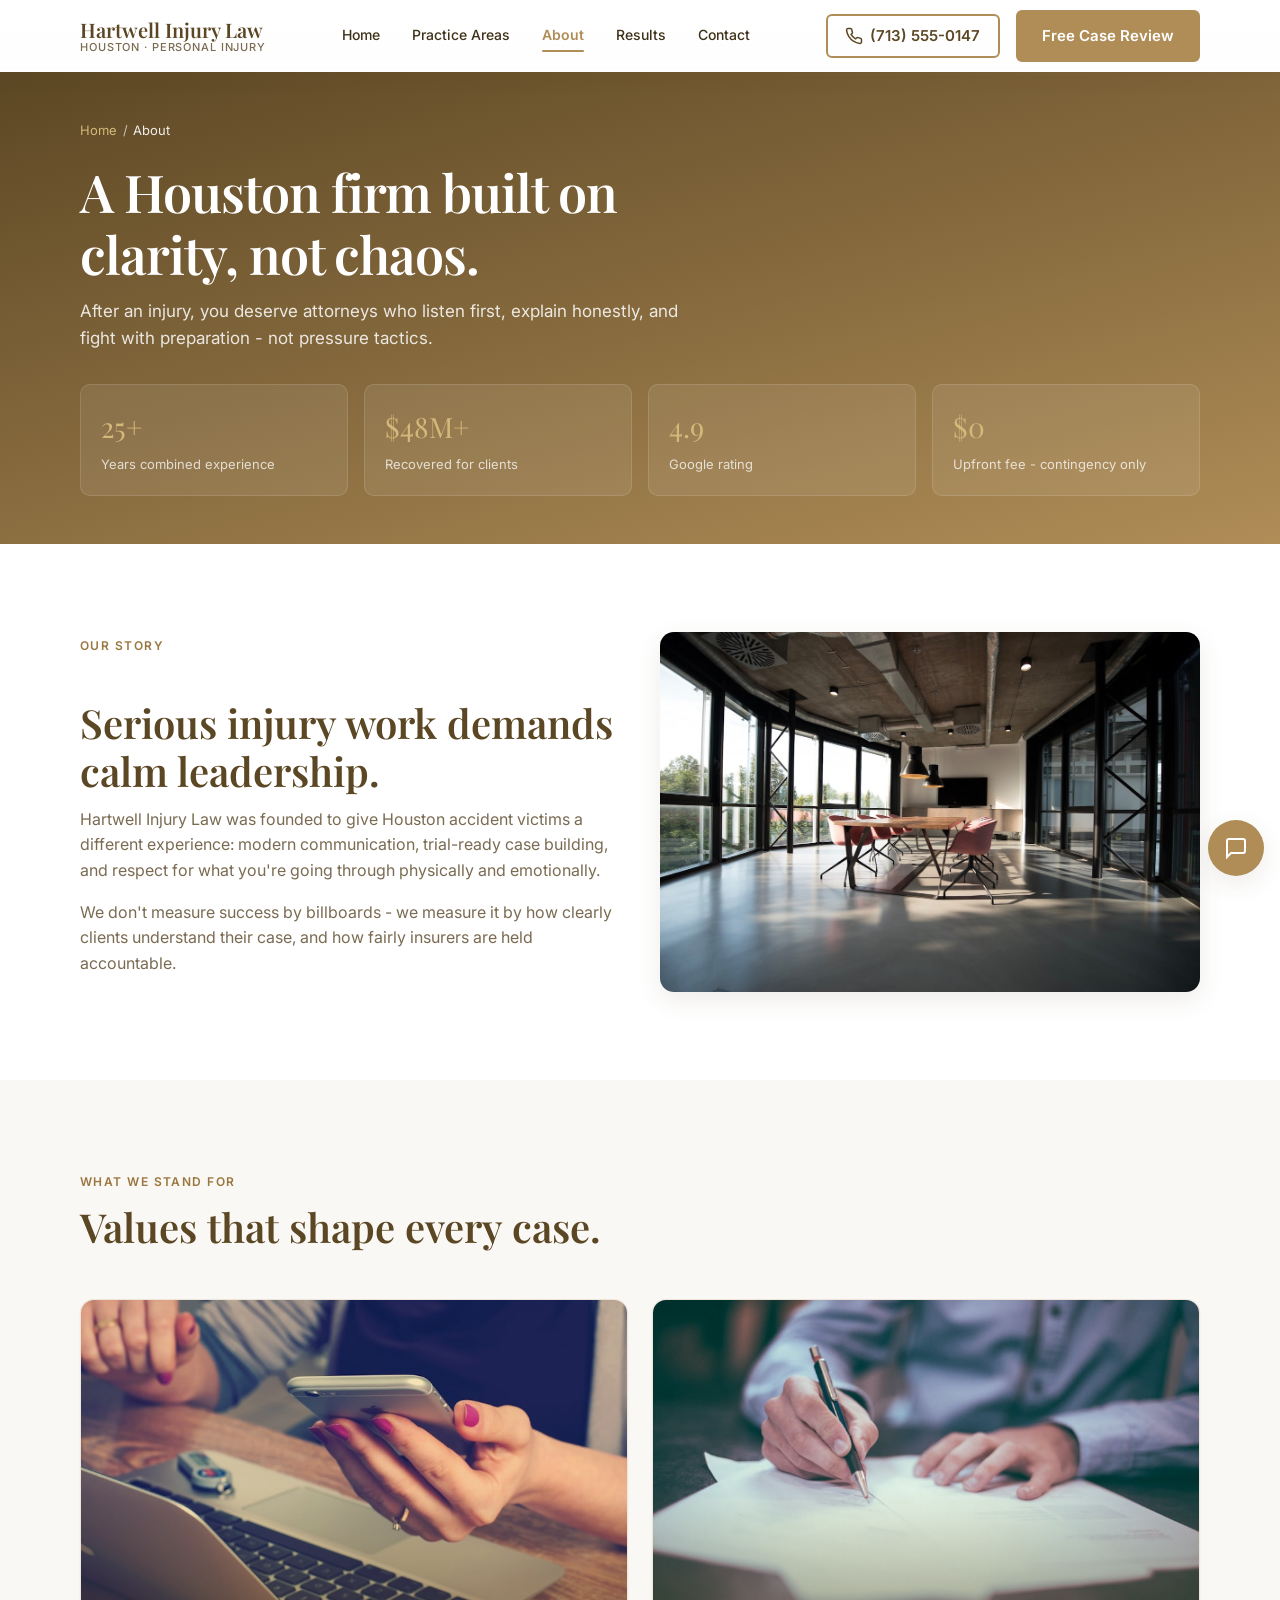
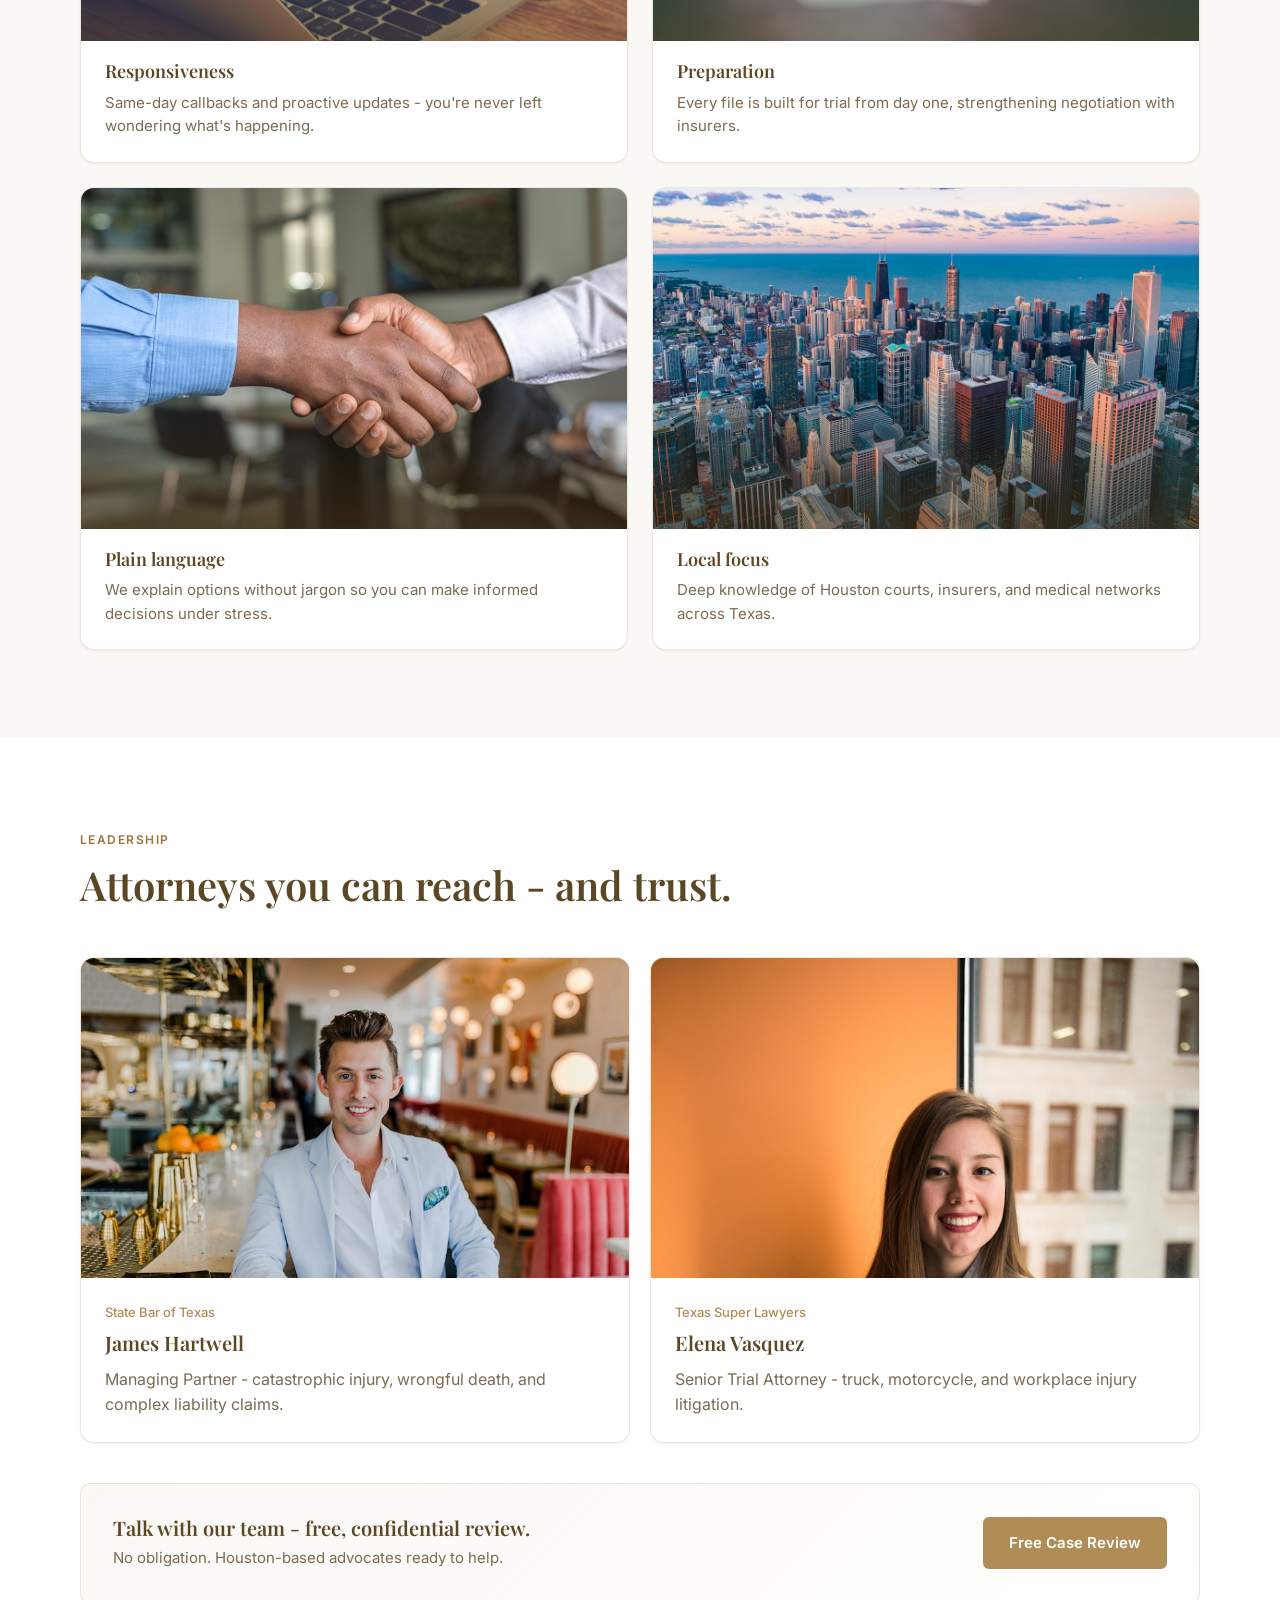
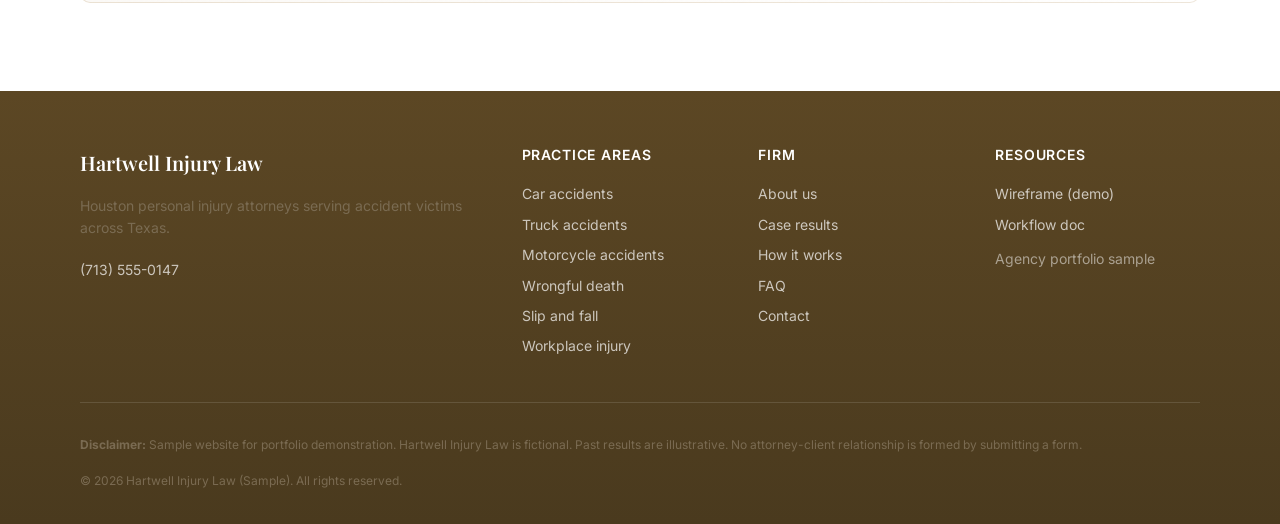
==== about.html @ 0fdd68f1 "Initial commit: Hartwell Injury Law portfolio sample site. Static multi-page PI law firm demo with l" ====
﻿<!DOCTYPE html>
<html lang="en">
<head>
  <meta charset="UTF-8">
  <meta name="viewport" content="width=device-width, initial-scale=1.0">
  <meta name="description" content="About Hartwell Injury Law - Houston personal injury attorneys focused on responsive advocacy and client-first representation.">
  <title>About Us | Hartwell Injury Law</title>
  <link rel="icon" href="assets/favicon.svg" type="image/svg+xml">
  <link rel="preconnect" href="https://fonts.googleapis.com">
  <link rel="preconnect" href="https://fonts.gstatic.com" crossorigin>
  <link href="https://fonts.googleapis.com/css2?family=Inter:wght@400;500;600;700&family=Playfair+Display:wght@500;600;700&display=swap" rel="stylesheet">
  <link rel="stylesheet" href="css/styles.css">
  <link rel="stylesheet" href="css/pages.css">
  <link rel="stylesheet" href="css/animations.css">
</head>
<body>
  <a href="#main" class="sr-only">Skip to main content</a>
  <div id="site-header"></div>

  <main id="main">
    <section class="page-hero">
      <div class="container">
        <nav class="breadcrumbs" aria-label="Breadcrumb">
          <a href="index.html">Home</a> / <span aria-current="page">About</span>
        </nav>
        <h1>A Houston firm built on clarity, not chaos.</h1>
        <p>After an injury, you deserve attorneys who listen first, explain honestly, and fight with preparation - not pressure tactics.</p>
        <div class="stat-row">
          <div class="stat-box">
            <div class="stat-box__num">25+</div>
            <div class="stat-box__label">Years combined experience</div>
          </div>
          <div class="stat-box">
            <div class="stat-box__num">$48M+</div>
            <div class="stat-box__label">Recovered for clients</div>
          </div>
          <div class="stat-box">
            <div class="stat-box__num">4.9</div>
            <div class="stat-box__label">Google rating</div>
          </div>
          <div class="stat-box">
            <div class="stat-box__num">$0</div>
            <div class="stat-box__label">Upfront fee - contingency only</div>
          </div>
        </div>
      </div>
    </section>

    <section class="section">
      <div class="container split-grid">
        <div class="content-prose reveal">
          <p class="section__eyebrow">Our story</p>
          <h2>Serious injury work demands calm leadership.</h2>
          <p>Hartwell Injury Law was founded to give Houston accident victims a different experience: modern communication, trial-ready case building, and respect for what you're going through physically and emotionally.</p>
          <p>We don't measure success by billboards - we measure it by how clearly clients understand their case, and how fairly insurers are held accountable.</p>
        </div>
        <div class="reveal">
          <img src="assets/images/office-about.jpg" alt="Hartwell Injury Law Houston office interior" width="800" height="500" loading="lazy" style="border-radius:var(--radius-lg);box-shadow:var(--shadow-md);">
        </div>
      </div>
    </section>

    <section class="section section--alt">
      <div class="container">
        <div class="section__header">
          <p class="section__eyebrow">What we stand for</p>
          <h2>Values that shape every case.</h2>
        </div>
        <div class="values-grid reveal">
          <article class="value-item card card--media">
            <div class="card__media">
              <img src="assets/images/process-phone.jpg" alt="Attorney returning a client call promptly" width="600" height="375" loading="lazy">
            </div>
            <div class="card__body">
              <h3>Responsiveness</h3>
              <p>Same-day callbacks and proactive updates - you're never left wondering what's happening.</p>
            </div>
          </article>
          <article class="value-item card card--media">
            <div class="card__media">
              <img src="assets/images/process-investigate.jpg" alt="Legal team reviewing case documents and evidence" width="600" height="375" loading="lazy">
            </div>
            <div class="card__body">
              <h3>Preparation</h3>
              <p>Every file is built for trial from day one, strengthening negotiation with insurers.</p>
            </div>
          </article>
          <article class="value-item card card--media">
            <div class="card__media">
              <img src="assets/images/form-team.jpg" alt="Attorney explaining options in a client meeting" width="600" height="375" loading="lazy">
            </div>
            <div class="card__body">
              <h3>Plain language</h3>
              <p>We explain options without jargon so you can make informed decisions under stress.</p>
            </div>
          </article>
          <article class="value-item card card--media">
            <div class="card__media">
              <img src="assets/images/contact-skyline.jpg" alt="Houston skyline representing local Texas advocacy" width="600" height="375" loading="lazy">
            </div>
            <div class="card__body">
              <h3>Local focus</h3>
              <p>Deep knowledge of Houston courts, insurers, and medical networks across Texas.</p>
            </div>
          </article>
        </div>
      </div>
    </section>

    <section class="section" id="team">
      <div class="container">
        <div class="section__header">
          <p class="section__eyebrow">Leadership</p>
          <h2>Attorneys you can reach - and trust.</h2>
        </div>
        <div class="card-grid attorney-grid reveal">
          <article class="attorney-card">
            <img class="attorney-card__photo" src="assets/images/attorney-james.jpg" alt="James Hartwell" width="600" height="600" loading="lazy">
            <div class="attorney-card__body">
              <p class="attorney-card__credentials">State Bar of Texas</p>
              <h3>James Hartwell</h3>
              <p>Managing Partner - catastrophic injury, wrongful death, and complex liability claims.</p>
            </div>
          </article>
          <article class="attorney-card">
            <img class="attorney-card__photo" src="assets/images/attorney-elena.jpg" alt="Elena Vasquez" width="600" height="600" loading="lazy">
            <div class="attorney-card__body">
              <p class="attorney-card__credentials">Texas Super Lawyers</p>
              <h3>Elena Vasquez</h3>
              <p>Senior Trial Attorney - truck, motorcycle, and workplace injury litigation.</p>
            </div>
          </article>
        </div>
        <div class="cta-inline reveal">
          <div class="cta-inline__text">
            <h3>Talk with our team - free, confidential review.</h3>
            <p>No obligation. Houston-based advocates ready to help.</p>
          </div>
          <a href="contact.html" class="btn btn--primary">Free Case Review</a>
        </div>
      </div>
    </section>
  </main>

  <div id="site-footer"></div>
  <script src="js/site-chrome.js"></script>
  <script src="js/main.js" defer></script>
</body>
</html>
---- css/styles.css ----
/* Hartwell Injury Law — Premium PI sample (portfolio asset) */

:root {
  --gold: #b08d57;
  --gold-light: #d4b87a;
  --gold-dark: #8a6d3b;
  --gold-deep: #5c4724;
  --primary: #9a7740;
  --primary-deep: #5c4724;
  --secondary: #b08d57;
  --accent: #b08d57;
  --accent-light: #d4b87a;
  --trust: #9a7740;
  --bg: #ffffff;
  --bg-alt: #faf8f4;
  --surface: #ffffff;
  --text: #3d3118;
  --text-muted: #7a6b52;
  --border: rgba(176, 141, 87, 0.22);
  --shadow-sm: 0 1px 2px rgba(92, 71, 36, 0.08);
  --shadow-md: 0 8px 24px rgba(92, 71, 36, 0.1);
  --shadow-lg: 0 20px 48px rgba(92, 71, 36, 0.12);
  --radius-sm: 6px;
  --radius-md: 10px;
  --radius-lg: 14px;
  --font-serif: "Playfair Display", Georgia, "Times New Roman", serif;
  --font-sans: "Inter", system-ui, -apple-system, sans-serif;
  --font-display: "Orange Avenue", var(--font-serif);
  --font-display-outline: "Orange Avenue Outline", "Orange Avenue", var(--font-serif);
  --header-h: 72px;
  --mobile-bar-h: 64px;
  --container: min(1120px, 100% - 2.5rem);
  --transition: 0.2s ease;
}

*,
*::before,
*::after {
  box-sizing: border-box;
}

html {
  scroll-behavior: smooth;
  scroll-padding-top: calc(var(--header-h) + 1rem);
}

body {
  margin: 0;
  font-family: var(--font-sans);
  font-size: 1rem;
  line-height: 1.6;
  color: var(--text);
  background: var(--bg);
  -webkit-font-smoothing: antialiased;
}

img {
  max-width: 100%;
  height: auto;
  display: block;
}

a {
  color: inherit;
  text-decoration: none;
}

ul {
  list-style: none;
  margin: 0;
  padding: 0;
}

h1, h2, h3, h4 {
  font-family: var(--font-serif);
  font-weight: 600;
  line-height: 1.2;
  color: var(--gold-deep);
  margin: 0 0 0.75rem;
}

h1 { font-size: clamp(2rem, 5vw, 3.25rem); letter-spacing: -0.02em; }
h2 { font-size: clamp(1.75rem, 3.5vw, 2.5rem); }
h3 { font-size: 1.25rem; }
h4 { font-size: 1.05rem; font-family: var(--font-sans); font-weight: 600; }

p { margin: 0 0 1rem; color: var(--text-muted); }
p:last-child { margin-bottom: 0; }

.sr-only {
  position: absolute;
  width: 1px;
  height: 1px;
  padding: 0;
  margin: -1px;
  overflow: hidden;
  clip: rect(0, 0, 0, 0);
  white-space: nowrap;
  border: 0;
}

.container {
  width: var(--container);
  margin-inline: auto;
}

.section {
  padding: clamp(3.5rem, 8vw, 5.5rem) 0;
}

.section--alt {
  background: var(--bg-alt);
}

.section__eyebrow {
  display: inline-block;
  font-size: 0.75rem;
  font-weight: 600;
  letter-spacing: 0.12em;
  text-transform: uppercase;
  color: var(--trust);
  margin-bottom: 0.75rem;
}

.section__lead {
  font-size: 1.125rem;
  max-width: 42rem;
  color: var(--text-muted);
}

.section__header {
  margin-bottom: clamp(2rem, 4vw, 3rem);
}

.section__header--center {
  text-align: center;
  margin-inline: auto;
  max-width: 40rem;
}

/* Buttons */
.btn {
  display: inline-flex;
  align-items: center;
  justify-content: center;
  gap: 0.5rem;
  min-height: 48px;
  padding: 0.75rem 1.5rem;
  font-family: var(--font-sans);
  font-size: 0.9375rem;
  font-weight: 600;
  border-radius: var(--radius-sm);
  border: 2px solid transparent;
  cursor: pointer;
  transition: background var(--transition), color var(--transition), border-color var(--transition), transform var(--transition);
  text-align: center;
}

.btn:focus-visible {
  outline: 2px solid var(--accent);
  outline-offset: 2px;
}

.btn--primary {
  background: var(--accent);
  color: #fff;
  border-color: var(--accent);
}

.btn--primary:hover {
  background: var(--gold-dark);
  border-color: var(--gold-dark);
}

.btn--accent {
  background: var(--accent-light);
  color: var(--gold-deep);
  border-color: var(--accent-light);
}

.btn--accent:hover {
  background: var(--accent);
  border-color: var(--accent);
  color: #fff;
}

.btn--outline {
  background: #fff;
  color: var(--gold-deep);
  border-color: var(--accent);
}

.btn--outline:hover {
  background: var(--accent);
  color: #fff;
  border-color: var(--accent);
}

.btn--ghost-light {
  background: rgba(255, 255, 255, 0.12);
  color: #fff;
  border-color: rgba(255, 255, 255, 0.35);
}

.btn--ghost-light:hover {
  background: rgba(255, 255, 255, 0.2);
}

.btn--block { width: 100%; }

.btn-group {
  display: flex;
  flex-wrap: wrap;
  gap: 0.75rem;
}

/* Header — tinted glassmorphism */
.site-header {
  position: sticky;
  top: 0;
  left: 0;
  right: 0;
  z-index: 100;
  height: var(--header-h);
  background: linear-gradient(
    180deg,
    rgba(255, 255, 255, 0.22) 0%,
    rgba(247, 245, 241, 0.12) 100%
  );
  -webkit-backdrop-filter: blur(24px) saturate(1.4);
  backdrop-filter: blur(24px) saturate(1.4);
  border-bottom: 1px solid rgba(255, 255, 255, 0.28);
  box-shadow:
    inset 0 1px 0 rgba(255, 255, 255, 0.35),
    0 4px 20px rgba(92, 71, 36, 0.06);
  transition:
    background 0.25s ease,
    border-color 0.25s ease,
    box-shadow 0.25s ease,
    backdrop-filter 0.25s ease;
}

.site-header.is-scrolled {
  background: linear-gradient(
    180deg,
    rgba(255, 255, 255, 0.38) 0%,
    rgba(247, 245, 241, 0.28) 100%
  );
  -webkit-backdrop-filter: blur(28px) saturate(1.5);
  backdrop-filter: blur(28px) saturate(1.5);
  border-bottom-color: rgba(255, 255, 255, 0.35);
  box-shadow:
    inset 0 1px 0 rgba(255, 255, 255, 0.42),
    0 8px 28px rgba(92, 71, 36, 0.1);
}

/* Home: navbar overlays hero, flush to top */
.page-home #site-header {
  position: fixed;
  top: 0;
  left: 0;
  right: 0;
  z-index: 100;
  height: 0;
  overflow: visible;
  pointer-events: none;
}

.page-home #site-header .site-header {
  pointer-events: auto;
}

.page-home .logo__name,
.page-home .nav-desktop a,
.page-home .nav-toggle {
  color: #fff;
}

.page-home .logo__tag {
  color: rgba(255, 255, 255, 0.82);
}

.page-home .nav-desktop a.is-active {
  color: var(--accent-light);
}

.page-home .header-phone {
  color: #fff;
  border-color: var(--accent-light);
}

.page-home .header-phone:hover {
  background: var(--accent-light);
  color: var(--gold-deep);
}

.page-home .site-header.is-scrolled .logo__name,
.page-home .site-header.is-scrolled .nav-desktop a,
.page-home .site-header.is-scrolled .nav-toggle {
  color: var(--gold-deep);
}

.page-home .site-header.is-scrolled .logo__tag {
  color: var(--text-muted);
}

.page-home .site-header.is-scrolled .header-phone {
  color: var(--gold-deep);
}

.site-header__inner {
  display: flex;
  align-items: center;
  justify-content: space-between;
  height: 100%;
  gap: 1.5rem;
}

.logo {
  display: flex;
  flex-direction: column;
  gap: 0;
  line-height: 1.15;
}

.logo__name {
  font-family: var(--font-serif);
  font-size: 1.25rem;
  font-weight: 600;
  color: var(--primary-deep);
}

.logo__tag {
  font-size: 0.6875rem;
  font-weight: 500;
  letter-spacing: 0.08em;
  text-transform: uppercase;
  color: var(--text-muted);
}

.nav-desktop {
  display: none;
  align-items: center;
  gap: 2rem;
}

.nav-desktop a {
  font-size: 0.875rem;
  font-weight: 500;
  color: var(--text);
  transition: color var(--transition);
}

.nav-desktop a:hover,
.nav-desktop a.is-active { color: var(--accent); }
.nav-desktop a.is-active { font-weight: 600; }

.header-actions {
  display: flex;
  align-items: center;
  gap: 1rem;
}

.header-phone {
  display: none;
  align-items: center;
  gap: 0.45rem;
  min-height: 44px;
  padding: 0.5rem 1.1rem;
  font-weight: 600;
  font-size: 0.9375rem;
  color: var(--primary-deep);
  border: 2px solid var(--accent);
  border-radius: var(--radius-sm);
  transition: background var(--transition), color var(--transition), border-color var(--transition);
}

.header-phone:hover {
  background: var(--accent);
  color: #fff;
  border-color: var(--accent);
}

.header-cta { display: none; }

.nav-toggle {
  display: flex;
  align-items: center;
  justify-content: center;
  width: 44px;
  height: 44px;
  padding: 0;
  background: none;
  border: 1px solid var(--border);
  border-radius: var(--radius-sm);
  cursor: pointer;
  color: var(--primary-deep);
}

.nav-toggle svg { width: 22px; height: 22px; }

.mobile-nav {
  position: fixed;
  inset: var(--header-h) 0 auto 0;
  z-index: 99;
  background: var(--surface);
  border-bottom: 1px solid var(--border);
  padding: 1.25rem;
  transform: translateY(-100%);
  opacity: 0;
  visibility: hidden;
  transition: transform 0.25s ease, opacity 0.25s ease, visibility 0.25s;
}

.mobile-nav.is-open {
  transform: translateY(0);
  opacity: 1;
  visibility: visible;
}

.mobile-nav a {
  display: block;
  padding: 0.875rem 0;
  font-weight: 500;
  border-bottom: 1px solid var(--border);
  transition: color var(--transition);
}

.mobile-nav a:hover { color: var(--accent); }

.mobile-nav a:last-child { border-bottom: none; }

/* Hero */
.hero {
  padding-top: 2.5rem;
  padding-bottom: 3rem;
  background: linear-gradient(165deg, var(--gold-deep) 0%, var(--secondary) 55%, var(--gold-dark) 100%);
  color: #fff;
  position: relative;
  overflow: hidden;
}

.hero::before {
  content: "";
  position: absolute;
  inset: 0;
  background: radial-gradient(ellipse 80% 60% at 100% 0%, rgba(176, 141, 87, 0.15), transparent 50%);
  pointer-events: none;
}

.hero__grid {
  display: grid;
  gap: 2.5rem;
  position: relative;
  z-index: 1;
}

.hero__content p {
  color: rgba(255, 255, 255, 0.85);
  font-size: 1.0625rem;
  max-width: 32rem;
}

.hero__location {
  display: inline-flex;
  align-items: center;
  gap: 0.35rem;
  font-size: 0.8125rem;
  font-weight: 500;
  letter-spacing: 0.06em;
  text-transform: uppercase;
  color: var(--accent-light);
  margin-bottom: 1rem;
}

.hero h1 { color: #fff; }

.trust-bar {
  display: grid;
  grid-template-columns: repeat(2, 1fr);
  gap: 1rem;
  margin-top: 2rem;
  padding-top: 2rem;
  border-top: 1px solid rgba(255, 255, 255, 0.15);
}

.trust-bar__item {
  text-align: left;
}

.trust-bar__value {
  font-family: var(--font-serif);
  font-size: 1.5rem;
  font-weight: 600;
  color: #fff;
  line-height: 1.2;
}

.trust-bar__label {
  font-size: 0.8125rem;
  color: rgba(255, 255, 255, 0.7);
  margin-top: 0.25rem;
}

.trust-bar__stars {
  color: var(--accent-light);
  font-size: 0.875rem;
  letter-spacing: 0.1em;
}

.hero__visual {
  position: relative;
}

.hero__image-wrap {
  border-radius: var(--radius-lg);
  overflow: hidden;
  box-shadow: var(--shadow-lg);
  aspect-ratio: 4 / 5;
  max-height: 480px;
  background: var(--secondary);
}

.hero__image-wrap img {
  width: 100%;
  height: 100%;
  object-fit: cover;
  object-position: center top;
}

.hero__badge {
  position: absolute;
  bottom: 1.25rem;
  left: 1.25rem;
  right: 1.25rem;
  background: var(--surface);
  border-radius: var(--radius-md);
  padding: 1rem 1.25rem;
  box-shadow: var(--shadow-md);
  display: flex;
  align-items: center;
  gap: 1rem;
}

.hero__badge-avatar {
  width: 48px;
  height: 48px;
  border-radius: 50%;
  object-fit: cover;
  flex-shrink: 0;
}

.hero__badge-name {
  font-weight: 600;
  font-size: 0.9375rem;
  color: var(--text);
}

.hero__badge-role {
  font-size: 0.8125rem;
  color: var(--text-muted);
}

/* Forms */
.form-card {
  background: var(--surface);
  border-radius: var(--radius-lg);
  padding: 1.5rem;
  box-shadow: var(--shadow-lg);
  border: 1px solid var(--border);
}

.form-card--hero {
  margin-top: 0;
}

.form-card__title {
  font-family: var(--font-serif);
  font-size: 1.375rem;
  color: var(--primary-deep);
  margin-bottom: 0.25rem;
}

.form-card__sub {
  font-size: 0.875rem;
  color: var(--text-muted);
  margin-bottom: 1.25rem;
}

.form-grid {
  display: grid;
  gap: 0.875rem;
}

.form-group label {
  display: block;
  font-size: 0.8125rem;
  font-weight: 600;
  color: var(--text);
  margin-bottom: 0.35rem;
}

.form-group input,
.form-group textarea,
.form-group select {
  width: 100%;
  min-height: 48px;
  padding: 0.75rem 1rem;
  font-family: var(--font-sans);
  font-size: 1rem;
  border: 1px solid var(--border);
  border-radius: var(--radius-sm);
  background: var(--bg-alt);
  color: var(--text);
  transition: border-color var(--transition), box-shadow var(--transition);
}

.form-group textarea {
  min-height: 88px;
  resize: vertical;
}

.form-group input:focus,
.form-group textarea:focus,
.form-group select:focus {
  outline: none;
  border-color: var(--accent);
  box-shadow: 0 0 0 3px rgba(176, 141, 87, 0.2);
}

.form-note {
  font-size: 0.75rem;
  color: var(--text-muted);
  margin-top: 0.75rem;
  text-align: center;
}

.form-note svg {
  display: inline;
  vertical-align: -2px;
  margin-right: 0.25rem;
}

/* Cards */
.card-grid {
  display: grid;
  gap: 1.25rem;
}

.card {
  background: var(--surface);
  border: 1px solid var(--border);
  border-radius: var(--radius-md);
  padding: 1.5rem;
  transition: box-shadow var(--transition), border-color var(--transition);
}

.card:hover {
  box-shadow: var(--shadow-md);
  border-color: rgba(176, 141, 87, 0.35);
}

.card__icon {
  width: 44px;
  height: 44px;
  display: flex;
  align-items: center;
  justify-content: center;
  background: rgba(176, 141, 87, 0.12);
  color: var(--accent);
  border-radius: var(--radius-sm);
  margin-bottom: 1rem;
}

.card__icon svg { width: 22px; height: 22px; }

.card__amount {
  font-family: var(--font-serif);
  font-size: 1.75rem;
  color: var(--primary-deep);
  margin-bottom: 0.25rem;
}

.card__type {
  font-size: 0.875rem;
  color: var(--text-muted);
}

.card__link {
  display: inline-flex;
  align-items: center;
  gap: 0.35rem;
  margin-top: 1rem;
  font-size: 0.875rem;
  font-weight: 600;
  color: var(--accent);
}

.card__link:hover { text-decoration: underline; }

/* Badges row */
.badges-row {
  display: flex;
  flex-wrap: wrap;
  gap: 1.5rem;
  align-items: center;
  justify-content: center;
  padding: 2rem 0 0;
  opacity: 0.85;
}

.badge-item {
  font-size: 0.8125rem;
  font-weight: 600;
  letter-spacing: 0.04em;
  text-transform: uppercase;
  color: var(--text-muted);
  padding: 0.5rem 1rem;
  border: 1px solid var(--border);
  border-radius: var(--radius-sm);
  background: var(--surface);
}

/* Testimonials */
.testimonial {
  background: var(--surface);
  border: 1px solid var(--border);
  border-radius: var(--radius-md);
  padding: 1.5rem;
}

.testimonial__stars {
  color: var(--accent);
  font-size: 0.875rem;
  margin-bottom: 0.75rem;
}

.testimonial__quote {
  font-size: 1rem;
  color: var(--text);
  font-style: italic;
  margin-bottom: 1rem;
  line-height: 1.65;
}

.testimonial__author {
  font-weight: 600;
  font-size: 0.875rem;
  color: var(--primary-deep);
}

.testimonial__meta {
  font-size: 0.8125rem;
  color: var(--text-muted);
}

/* Process */
.process-steps {
  display: grid;
  gap: 1.5rem;
  counter-reset: step;
}

.process-step {
  display: grid;
  grid-template-columns: auto 1fr;
  gap: 1.25rem;
  align-items: start;
  padding: 1.5rem;
  background: var(--surface);
  border-radius: var(--radius-md);
  border: 1px solid var(--border);
}

.process-step__num {
  width: 48px;
  height: 48px;
  display: flex;
  align-items: center;
  justify-content: center;
  font-family: var(--font-serif);
  font-size: 1.25rem;
  font-weight: 600;
  color: var(--accent);
  background: rgba(176, 141, 87, 0.12);
  border-radius: var(--radius-sm);
  flex-shrink: 0;
}

/* FAQ */
.faq-list {
  max-width: 48rem;
  margin-inline: auto;
}

.faq-item {
  border-bottom: 1px solid var(--border);
}

.faq-item:first-child { border-top: 1px solid var(--border); }

.faq-question {
  width: 100%;
  display: flex;
  align-items: center;
  justify-content: space-between;
  gap: 1rem;
  padding: 1.25rem 0;
  background: none;
  border: none;
  font-family: var(--font-sans);
  font-size: 1rem;
  font-weight: 600;
  text-align: left;
  color: var(--primary-deep);
  cursor: pointer;
}

.faq-question:hover { color: var(--accent); }

.faq-question svg {
  flex-shrink: 0;
  transition: transform var(--transition);
}

.faq-item.is-open .faq-question svg { transform: rotate(180deg); }

.faq-answer {
  max-height: 0;
  overflow: hidden;
  transition: max-height 0.3s ease;
}

.faq-answer__inner {
  padding-bottom: 1.25rem;
  font-size: 0.9375rem;
  color: var(--text-muted);
}

.faq-item.is-open .faq-answer { max-height: 200px; }

/* Attorney */
.attorney-card {
  display: grid;
  gap: 1.5rem;
  background: var(--surface);
  border-radius: var(--radius-lg);
  overflow: hidden;
  border: 1px solid var(--border);
  box-shadow: var(--shadow-sm);
}

.attorney-card__photo {
  aspect-ratio: 1;
  max-height: 320px;
  object-fit: cover;
  object-position: center top;
  background: var(--secondary);
}

.attorney-card__body { padding: 0 1.5rem 1.5rem; }

.attorney-card__credentials {
  font-size: 0.8125rem;
  color: var(--accent);
  font-weight: 500;
  margin-bottom: 0.5rem;
}

/* CTA band */
.cta-band {
  background: linear-gradient(135deg, var(--gold-deep) 0%, var(--secondary) 100%);
  color: #fff;
  border-radius: var(--radius-lg);
  padding: clamp(2rem, 5vw, 3.5rem);
  text-align: center;
}

.cta-band h2 { color: #fff; }

.cta-band p {
  color: rgba(255, 255, 255, 0.8);
  max-width: 36rem;
  margin-inline: auto;
}

.cta-band .btn-group {
  justify-content: center;
  margin-top: 1.5rem;
}

.cta-inline {
  margin-top: 2.5rem;
  padding: 2rem;
  background: linear-gradient(135deg, rgba(176, 141, 87, 0.06), rgba(255, 255, 255, 0.9));
  border: 1px solid var(--border);
  border-radius: var(--radius-md);
  display: flex;
  flex-wrap: wrap;
  align-items: center;
  justify-content: space-between;
  gap: 1.25rem;
}

.cta-inline__text h3 {
  margin-bottom: 0.35rem;
  font-family: var(--font-serif);
}

.cta-inline__text p { margin: 0; font-size: 0.9375rem; }

/* Footer */
.site-footer {
  background: linear-gradient(180deg, var(--gold-deep) 0%, #4a3a1e 100%);
  color: rgba(255, 255, 255, 0.75);
  padding: 3.5rem 0 2rem;
  margin-bottom: var(--mobile-bar-h);
}

.site-footer h3,
.site-footer h4 {
  color: #fff;
  font-family: var(--font-sans);
  font-size: 0.875rem;
  font-weight: 600;
  letter-spacing: 0.06em;
  text-transform: uppercase;
  margin-bottom: 1rem;
}

.footer-grid {
  display: grid;
  gap: 2rem;
  margin-bottom: 2.5rem;
}

.footer-grid a {
  display: block;
  font-size: 0.875rem;
  padding: 0.25rem 0;
  color: rgba(255, 255, 255, 0.7);
  transition: color var(--transition);
}

.footer-grid a:hover { color: var(--accent-light); }

.footer-bottom {
  padding-top: 2rem;
  border-top: 1px solid rgba(255, 255, 255, 0.12);
  font-size: 0.75rem;
  line-height: 1.7;
  color: rgba(255, 255, 255, 0.5);
}

/* Mobile sticky bar */
.mobile-cta-bar {
  position: fixed;
  bottom: 0;
  left: 0;
  right: 0;
  z-index: 100;
  display: grid;
  grid-template-columns: 1fr 1fr;
  height: var(--mobile-bar-h);
  background: var(--surface);
  border-top: 1px solid var(--border);
  box-shadow: 0 -4px 20px rgba(92, 71, 36, 0.1);
}

.mobile-cta-bar a {
  display: flex;
  align-items: center;
  justify-content: center;
  gap: 0.5rem;
  font-weight: 600;
  font-size: 0.875rem;
  min-height: var(--mobile-bar-h);
}

.mobile-cta-bar a:first-child {
  background: var(--gold-deep);
  color: #fff;
}

.mobile-cta-bar a:last-child {
  background: var(--accent-light);
  color: var(--gold-deep);
}

/* Chat placeholder */
.chat-placeholder {
  position: fixed;
  bottom: calc(var(--mobile-bar-h) + 1rem);
  right: 1rem;
  z-index: 90;
  width: 56px;
  height: 56px;
  border-radius: 50%;
  background: var(--accent);
  color: #fff;
  border: none;
  box-shadow: var(--shadow-md);
  cursor: pointer;
  display: flex;
  align-items: center;
  justify-content: center;
  transition: transform var(--transition);
}

.chat-placeholder:hover {
  transform: scale(1.05);
  background: var(--gold-dark);
}

.chat-placeholder svg { width: 24px; height: 24px; }

/* Google review pill */
.review-pill {
  display: inline-flex;
  align-items: center;
  gap: 0.75rem;
  background: var(--surface);
  border: 1px solid var(--border);
  border-radius: 999px;
  padding: 0.5rem 1rem 0.5rem 0.75rem;
  margin-bottom: 2rem;
}

.review-pill__score {
  font-weight: 700;
  font-size: 1.125rem;
  color: var(--primary-deep);
}

.review-pill__text {
  font-size: 0.8125rem;
  color: var(--text-muted);
}

/* Two column layouts */
.split-grid {
  display: grid;
  gap: 2.5rem;
  align-items: start;
}

.hero-form-section {
  margin-top: -1.5rem;
  padding-bottom: 3rem;
  background: var(--bg);
}

.hero-form-section .form-card {
  margin-top: 0;
}

/* Practice area media cards */
.practice-grid {
  display: grid;
  gap: 1.25rem;
  grid-template-columns: 1fr;
}

.practice-card--media {
  position: relative;
  display: block;
  border-radius: var(--radius-md);
  overflow: hidden;
  aspect-ratio: 4 / 3;
  border: 1px solid var(--border);
  box-shadow: var(--shadow-sm);
  transition: box-shadow var(--transition), transform var(--transition);
}

.practice-card--media img {
  width: 100%;
  height: 100%;
  object-fit: cover;
  transition: transform 0.45s ease;
}

.practice-card--media:hover {
  box-shadow: var(--shadow-md);
}

.practice-card--media:hover img {
  transform: scale(1.04);
}

.practice-card__overlay {
  position: absolute;
  inset: auto 0 0;
  padding: 1.25rem 1.5rem;
  background: linear-gradient(transparent, rgba(92, 71, 36, 0.92));
  color: #fff;
}

.practice-card__overlay h3 {
  color: #fff;
  margin: 0 0 0.25rem;
  font-size: 1.125rem;
}

.practice-card__overlay span {
  font-size: 0.8125rem;
  font-weight: 600;
  color: var(--accent-light);
}

@media (min-width: 640px) {
  .practice-grid {
    grid-template-columns: repeat(2, 1fr);
  }
}

@media (min-width: 1024px) {
  .practice-grid {
    grid-template-columns: repeat(3, 1fr);
  }
}

/* Results disclaimer */
.results-note {
  font-size: 0.75rem;
  color: var(--text-muted);
  margin-top: 1.5rem;
  font-style: italic;
}

/* Responsive */
@media (min-width: 640px) {
  .trust-bar { grid-template-columns: repeat(4, 1fr); }
  .card-grid--2 { grid-template-columns: repeat(2, 1fr); }
  .card-grid--3 { grid-template-columns: repeat(2, 1fr); }
}

@media (min-width: 768px) {
  .nav-desktop { display: flex; }
  .nav-toggle { display: none; }
  .header-phone { display: flex; }
  .header-cta { display: inline-flex; }
  .hero__grid {
    grid-template-columns: 1fr 1fr;
    align-items: center;
    gap: 3rem;
  }
  .hero-form-section .container {
    display: grid;
    grid-template-columns: 1fr 400px;
    gap: 2rem;
    align-items: start;
  }

  .hero-form-section .container:has(.hero-form-section__visual) {
    grid-template-columns: 280px 1fr 400px;
  }
  .card-grid--3 { grid-template-columns: repeat(3, 1fr); }
  .card-grid--4 { grid-template-columns: repeat(2, 1fr); }
  .process-steps { grid-template-columns: repeat(2, 1fr); }
  .footer-grid { grid-template-columns: 2fr 1fr 1fr 1fr; }
  .split-grid { grid-template-columns: 1fr 1fr; }
  .attorney-grid { grid-template-columns: repeat(2, 1fr); }
  .site-footer { margin-bottom: 0; }
  .mobile-cta-bar { display: none; }
  .chat-placeholder { bottom: 1.5rem; }
}

@media (min-width: 1024px) {
  .card-grid--4 { grid-template-columns: repeat(4, 1fr); }
  .card-grid--6 { grid-template-columns: repeat(3, 1fr); }
  .process-steps { grid-template-columns: repeat(4, 1fr); }
  .attorney-grid { grid-template-columns: repeat(2, 1fr); }
  .testimonial-grid { grid-template-columns: repeat(3, 1fr); }
}

@media (prefers-reduced-motion: reduce) {
  html { scroll-behavior: auto; }
  *, *::before, *::after {
    animation-duration: 0.01ms !important;
    transition-duration: 0.01ms !important;
  }
}

/* ============================================================
   Bento "Client Success" testimonials — glassmorphism cluster
   ============================================================ */
.bento {
  position: relative;
  overflow: hidden;
  padding: clamp(3.5rem, 8vw, 6rem) 0;
  color: var(--text);
  isolation: isolate;
  background:
    radial-gradient(60% 72% at 6% 6%, rgba(176, 141, 87, 0.13), transparent 60%),
    radial-gradient(56% 72% at 102% 96%, rgba(212, 184, 122, 0.12), transparent 60%),
    linear-gradient(122deg, #ffffff 0%, #faf8f4 55%, #fff9f0 100%);
}

.bento__bg-quote {
  position: absolute;
  top: -5rem;
  left: -1.5rem;
  z-index: 0;
  font-family: var(--font-serif);
  font-size: min(46vw, 36rem);
  line-height: 1;
  color: rgba(176, 141, 87, 0.12);
  pointer-events: none;
  user-select: none;
}

.bento__inner {
  position: relative;
  z-index: 1;
  width: var(--container);
  margin-inline: auto;
}

/* Horizontal headline above the cards */
.bento__title {
  font-family: var(--font-sans);
  font-weight: 800;
  font-size: clamp(2rem, 4vw, 3.4rem);
  letter-spacing: 0.04em;
  text-transform: uppercase;
  line-height: 1;
  margin: 0 0 clamp(1.5rem, 3vw, 2.25rem);
  background: linear-gradient(100deg, var(--gold-deep), var(--accent-light));
  -webkit-background-clip: text;
  background-clip: text;
  -webkit-text-fill-color: transparent;
}

.bento__grid {
  display: grid;
  gap: 1.1rem;
  grid-template-columns: 1.25fr 1fr 1fr 1.15fr;
  grid-template-areas:
    "a    c    c    e"
    "a    c    c    e"
    "a    srch d    e"
    "b    b    d    e"
    "b    b    cmt1 cmt1"
    "fb   fb   cmt2 cmt2"
    "nav  nav  nav  nav";
}

/* Shared glass surface */
.bento-card,
.bento-search,
.bento-comment,
.bento-feedback {
  position: relative;
  border-radius: 18px;
  border: 1px solid rgba(176, 141, 87, 0.18);
  background: linear-gradient(160deg, rgba(255, 255, 255, 0.95), rgba(255, 255, 255, 0.82));
  -webkit-backdrop-filter: blur(16px) saturate(1.2);
  backdrop-filter: blur(16px) saturate(1.2);
  box-shadow:
    0 18px 38px -20px rgba(92, 71, 36, 0.15),
    inset 0 1px 0 rgba(255, 255, 255, 0.7);
}

.bento-card {
  padding: 1.25rem 1.35rem;
  transition: transform 0.25s ease, box-shadow 0.25s ease, border-color 0.25s ease;
}

.bento-card:hover {
  transform: translateY(-4px);
  border-color: rgba(176, 141, 87, 0.45);
  box-shadow:
    0 28px 52px -22px rgba(92, 71, 36, 0.2),
    0 0 0 1px rgba(176, 141, 87, 0.18),
    inset 0 1px 0 rgba(255, 255, 255, 0.8);
}

.bento p { color: var(--text-muted); margin: 0; }
.bento .bento-card h3 { color: var(--primary-deep); margin: 0; }

/* Grid placement */
.bento-card--a { grid-area: a; display: flex; flex-direction: column; }
.bento-card--b { grid-area: b; }
.bento-card--c { grid-area: c; display: flex; flex-direction: column; }
.bento-card--d { grid-area: d; display: flex; flex-direction: column; justify-content: center; }
.bento-card--e { grid-area: e; padding: 0; overflow: hidden; display: flex; flex-direction: column; }
.bento-search { grid-area: srch; }
.bento-comment--direct { grid-area: cmt1; }
.bento-comment--sm { grid-area: cmt2; }
.bento-feedback { grid-area: fb; }
.bento__nav { grid-area: nav; }

/* Card heads */
.bento-card__top {
  display: flex;
  align-items: flex-start;
  justify-content: space-between;
  gap: 0.75rem;
  margin-bottom: 0.9rem;
}

.bento-avatars,
.bento-person {
  display: flex;
  align-items: center;
  gap: 0.6rem;
}

.bento-avatars img {
  width: 34px;
  height: 34px;
  border-radius: 50%;
  object-fit: cover;
  border: 2px solid #fff;
  box-shadow: 0 1px 3px rgba(92, 71, 36, 0.15);
}

.bento-avatars img:nth-of-type(2) { margin-left: -14px; }

.bento-headshot {
  width: 42px;
  height: 42px;
  border-radius: 50%;
  object-fit: cover;
  border: 2px solid #fff;
  box-shadow: 0 1px 3px rgba(92, 71, 36, 0.15);
}

.bento-name {
  color: var(--primary-deep) !important;
  font-weight: 600;
  font-size: 0.9rem;
  line-height: 1.25;
}

.bento-date,
.bento-role,
.bento-handle {
  font-size: 0.75rem !important;
  color: var(--text-muted) !important;
}

.bento-star {
  display: inline-flex;
  align-items: center;
  gap: 0.25rem;
  font-size: 0.82rem;
  font-weight: 700;
  color: var(--primary-deep);
  white-space: nowrap;
}

/* Gold pill tag */
.bento-pill {
  display: inline-flex;
  align-items: center;
  padding: 0.32rem 0.62rem;
  border-radius: 999px;
  background: rgba(176, 141, 87, 0.14);
  border: 1px solid rgba(176, 141, 87, 0.42);
  color: #9a7740;
  font-size: 0.7rem;
  letter-spacing: 0.1em;
  white-space: nowrap;
}

/* Review text */
.bento-case {
  color: #9a7740 !important;
  font-weight: 600;
  font-size: 0.78rem !important;
  margin-bottom: 0.55rem !important;
}

.bento-review {
  font-size: 0.9rem !important;
  line-height: 1.55;
  color: var(--text-muted) !important;
}

.bento-review--lg {
  font-size: 1.05rem !important;
  color: var(--text) !important;
}

.bento-bigtitle {
  font-family: var(--font-sans) !important;
  font-weight: 800;
  font-size: clamp(1.3rem, 1.6vw, 1.7rem) !important;
  line-height: 1.12;
  color: var(--primary-deep) !important;
  letter-spacing: -0.01em;
  margin: 0.6rem 0 !important;
}

.bento-bigtitle--sm { font-size: 1.2rem !important; }

/* Read more buttons */
.bento-readmore {
  margin-top: auto;
  align-self: flex-start;
  display: inline-flex;
  align-items: center;
  padding: 0.45rem 0.95rem;
  border-radius: 999px;
  background: var(--accent);
  color: #fff;
  border: none;
  cursor: pointer;
  font-family: var(--font-sans);
  font-weight: 600;
  font-size: 0.78rem;
  transition: background var(--transition), transform var(--transition);
}

.bento-readmore:hover { background: var(--gold-dark); transform: translateY(-1px); }
.bento-readmore--ghost { background: rgba(176, 141, 87, 0.1); color: var(--gold-deep); margin-top: 0; }
.bento-readmore--ghost:hover { background: rgba(176, 141, 87, 0.18); }

/* Card C — quote */
.bento-quotemark {
  font-family: var(--font-serif);
  font-size: 3rem;
  line-height: 0.7;
  color: rgba(176, 141, 87, 0.55);
}

.bento-card__foot {
  display: flex;
  align-items: center;
  justify-content: space-between;
  gap: 0.75rem;
  margin-top: auto;
  padding-top: 1rem;
}

.bento-person--sm { gap: 0.5rem; }
.bento-person--sm img { width: 30px; height: 30px; }

/* Card D — service rating */
.bento-badge {
  position: absolute;
  top: -10px;
  right: -8px;
  min-width: 34px;
  height: 26px;
  padding: 0 0.5rem;
  display: flex;
  align-items: center;
  justify-content: center;
  border-radius: 999px;
  background: var(--accent-light);
  color: #2a1c08;
  font-size: 0.72rem;
  font-weight: 800;
  box-shadow: 0 6px 16px -4px rgba(176, 141, 87, 0.75);
}

.bento-rating { margin-top: 0.4rem; }
.bento-stars { color: var(--accent); letter-spacing: 0.15em; font-size: 1rem; }
.bento-rating__meta { font-size: 0.78rem !important; margin-top: 0.3rem !important; }

/* Card E — results with image */
.bento-e__body {
  display: flex;
  flex-direction: column;
  align-items: flex-start;
  gap: 0.45rem;
  padding: 1.2rem 1.25rem 1.1rem;
}

.bento-e__media { flex: 1; min-height: 140px; }
.bento-e__media img { width: 100%; height: 100%; object-fit: cover; }

/* Search box */
.bento-search {
  display: flex;
  align-items: center;
  justify-content: space-between;
  gap: 0.5rem;
  padding: 0.5rem 0.5rem 0.5rem 0.95rem;
  border-radius: 12px;
}

.bento-search span { font-size: 0.8rem; color: var(--text-muted); }

.bento-search__btn {
  width: 34px;
  height: 34px;
  flex: none;
  display: flex;
  align-items: center;
  justify-content: center;
  border-radius: 8px;
  border: none;
  cursor: pointer;
  background: var(--accent-light);
  color: #2a1c08;
  transition: background var(--transition);
}

.bento-search__btn:hover { background: var(--accent); }
.bento-search__btn svg { width: 16px; height: 16px; }

/* Comment bubbles */
.bento-comment {
  display: flex;
  flex-direction: column;
  justify-content: center;
  gap: 0.4rem;
  padding: 1rem 1.1rem;
}

.bento-comment .bento-review { font-size: 0.85rem !important; }

/* Feedback input */
.bento-feedback {
  display: flex;
  flex-direction: column;
  justify-content: center;
  gap: 0.75rem;
  padding: 0.95rem 1.1rem;
}

.bento-feedback__row {
  display: flex;
  align-items: center;
  justify-content: space-between;
  gap: 0.75rem;
}

.bento-feedback__label { font-size: 0.85rem; font-weight: 600; color: var(--primary-deep); }

.bento-feedback__badge {
  min-width: 30px;
  height: 24px;
  padding: 0 0.45rem;
  display: inline-flex;
  align-items: center;
  justify-content: center;
  border-radius: 999px;
  background: rgba(176, 141, 87, 0.16);
  border: 1px solid rgba(176, 141, 87, 0.42);
  color: #9a7740;
  font-size: 0.72rem;
  font-weight: 700;
}

.bento-feedback__bar {
  position: relative;
  height: 6px;
  border-radius: 999px;
  background: rgba(176, 141, 87, 0.15);
}

.bento-feedback__bar span {
  position: absolute;
  inset: 0 28% 0 0;
  border-radius: 999px;
  background: linear-gradient(90deg, var(--accent), var(--accent-light));
}

.bento-feedback__bar::after {
  content: "";
  position: absolute;
  top: 50%;
  left: 72%;
  width: 16px;
  height: 16px;
  border-radius: 50%;
  background: #fff;
  transform: translate(-50%, -50%);
  box-shadow: 0 0 0 1px rgba(176, 141, 87, 0.2), 0 2px 6px rgba(92, 71, 36, 0.15);
}

/* Pagination */
.bento__nav {
  display: flex;
  align-items: center;
  justify-content: center;
  gap: 1.1rem;
  margin-top: 0.5rem;
}

.bento-dots { display: flex; align-items: center; gap: 0.5rem; }

.bento-dots span {
  width: 8px;
  height: 8px;
  border-radius: 50%;
  background: rgba(176, 141, 87, 0.25);
  transition: width var(--transition), background var(--transition);
}

.bento-dots span.is-active { width: 22px; border-radius: 999px; background: var(--accent); }

/* Responsive */
@media (max-width: 980px) {
  .bento__grid {
    grid-template-columns: 1fr 1fr;
    grid-template-areas:
      "a     c"
      "b     b"
      "srch  d"
      "e     e"
      "cmt1  cmt1"
      "fb    fb"
      "cmt2  cmt2"
      "nav   nav";
  }
  .bento-card--e { min-height: 260px; }
}

@media (max-width: 600px) {
  .bento__grid {
    grid-template-columns: 1fr;
    grid-template-areas:
      "a"
      "c"
      "b"
      "srch"
      "d"
      "e"
      "cmt1"
      "fb"
      "cmt2"
      "nav";
  }
}
---- css/pages.css ----
/* Inner page layouts */

.page-hero {
  padding-top: 3rem;
  padding-bottom: 3rem;
  background: linear-gradient(165deg, var(--primary-deep) 0%, var(--secondary) 100%);
  color: #fff;
}

.page-hero h1 {
  color: #fff;
  max-width: 18ch;
}

.page-hero p {
  color: rgba(255, 255, 255, 0.85);
  font-size: 1.0625rem;
  max-width: 38rem;
}

.breadcrumbs {
  display: flex;
  flex-wrap: wrap;
  gap: 0.35rem;
  font-size: 0.8125rem;
  margin-bottom: 1.25rem;
  color: rgba(255, 255, 255, 0.65);
}

.breadcrumbs a {
  color: var(--accent-light);
}

.breadcrumbs a:hover {
  text-decoration: underline;
}

.breadcrumbs span[aria-current] {
  color: rgba(255, 255, 255, 0.9);
}

.nav-desktop a.is-active {
  color: var(--accent);
  position: relative;
}

.nav-desktop a.is-active::after {
  content: "";
  position: absolute;
  left: 0;
  right: 0;
  bottom: -0.35rem;
  height: 2px;
  background: var(--accent);
  border-radius: 1px;
}

.content-prose {
  max-width: 42rem;
}

.content-prose h2 {
  margin-top: 2rem;
}

.stat-row {
  display: grid;
  grid-template-columns: repeat(2, 1fr);
  gap: 1rem;
  margin-top: 2rem;
}

.stat-box {
  background: rgba(255, 255, 255, 0.08);
  border: 1px solid rgba(255, 255, 255, 0.12);
  border-radius: var(--radius-md);
  padding: 1.25rem;
}

.stat-box__num {
  font-family: var(--font-serif);
  font-size: 1.75rem;
  color: var(--accent-light);
}

.stat-box__label {
  font-size: 0.8125rem;
  color: rgba(255, 255, 255, 0.75);
  margin-top: 0.25rem;
}

.values-grid {
  display: grid;
  gap: 1.5rem;
}

.value-item.card--media {
  padding: 0;
  border: 1px solid var(--border);
  border-radius: var(--radius-lg);
  box-shadow: var(--shadow-sm);
  transition: box-shadow var(--transition), transform var(--transition);
}

.value-item.card--media:hover {
  box-shadow: var(--shadow-md);
  transform: translateY(-2px);
}

.value-item .card__body h3 {
  font-family: var(--font-display);
  font-size: 1.125rem;
  margin-bottom: 0.5rem;
  color: var(--primary-deep);
}

.value-item .card__body p {
  margin: 0;
  font-size: 0.9375rem;
  line-height: 1.55;
  color: var(--text-muted);
}

.map-card {
  background: var(--surface);
  border: 1px solid var(--border);
  border-radius: var(--radius-lg);
  overflow: hidden;
  min-height: 280px;
}

.map-card__placeholder {
  height: 200px;
  background: linear-gradient(135deg, var(--secondary), var(--gold-dark));
  display: flex;
  align-items: center;
  justify-content: center;
  color: rgba(255, 255, 255, 0.9);
  font-size: 0.875rem;
  font-weight: 500;
}

.map-card__body {
  padding: 1.5rem;
}

.contact-hours {
  display: grid;
  gap: 0.5rem;
  font-size: 0.9375rem;
}

.contact-hours dt {
  font-weight: 600;
  color: var(--primary-deep);
}

.contact-hours dd {
  margin: 0 0 0.75rem;
  color: var(--text-muted);
}

.practice-hero-card {
  display: grid;
  gap: 2rem;
  align-items: center;
}

.sidebar-form {
  position: sticky;
  top: calc(var(--header-h) + 1.5rem);
}

.reveal {
  opacity: 0;
  transform: translateY(20px);
  transition: opacity 0.6s ease, transform 0.6s ease;
}

.reveal.is-visible {
  opacity: 1;
  transform: translateY(0);
}

@media (min-width: 768px) {
  .stat-row { grid-template-columns: repeat(4, 1fr); }
  .values-grid { grid-template-columns: repeat(2, 1fr); }
  .practice-hero-card { grid-template-columns: 1fr 380px; }
  .page-split { grid-template-columns: 1fr 400px; }
}

.page-split {
  display: grid;
  gap: 2.5rem;
  align-items: start;
}
---- css/animations.css ----
﻿/* Motion & hero editorial layout */

@keyframes heroFadeUp {
  from {
    opacity: 0;
    transform: translateY(28px);
  }
  to {
    opacity: 1;
    transform: translateY(0);
  }
}

@keyframes heroScaleIn {
  from {
    opacity: 0;
    transform: scale(0.92);
  }
  to {
    opacity: 1;
    transform: scale(1);
  }
}

@keyframes floatSoft {
  0%, 100% { transform: translateY(0); }
  50% { transform: translateY(-10px); }
}

@keyframes heroCardFloat {
  0%, 100% {
    transform: translateY(0);
  }
  50% {
    transform: translateY(-12px);
  }
}

@keyframes shimmerLine {
  0% { transform: scaleX(0); transform-origin: left; }
  100% { transform: scaleX(1); transform-origin: left; }
}

@keyframes pulseGlow {
  0%, 100% { box-shadow: 0 0 0 0 rgba(176, 141, 87, 0.35); }
  50% { box-shadow: 0 0 0 12px rgba(176, 141, 87, 0); }
}

@keyframes slowZoom {
  from { transform: scale(1.05); }
  to { transform: scale(1.12); }
}

/* Editorial hero */
.hero--editorial {
  min-height: min(92vh, 920px);
  padding-top: 1.5rem;
  padding-bottom: 4rem;
  background: var(--primary-deep);
  overflow: hidden;
}

/* Image-only hero (home) — full viewport */
.hero--image-only.hero--with-copy {
  position: relative;
  height: 100vh;
  height: 100dvh;
  max-height: 100dvh;
  margin-top: 0;
  padding: 0;
  background: #2a2210;
  overflow: hidden;
}

.hero--image-only .hero__media {
  position: absolute;
  inset: 0;
  line-height: 0;
}

.hero__picture {
  display: block;
  width: 100%;
  height: 100%;
}

.hero--image-only .hero__image {
  display: block;
  width: 100%;
  height: 100%;
  object-fit: cover;
  object-position: center;
}

@media (max-width: 768px) {
  .hero--image-only .hero__image {
    object-position: center top;
  }
}

/* Hero overlay copy (left) */
.hero--with-copy .hero__overlay {
  position: absolute;
  inset: 0;
  z-index: 1;
  display: flex;
  align-items: stretch;
  height: 100%;
  padding-top: var(--header-h);
  padding-bottom: clamp(0.75rem, 2vh, 1.25rem);
  background: transparent;
  pointer-events: none;
}

.hero--with-copy .hero__overlay .container {
  display: flex;
  height: 100%;
  min-height: 0;
}

.hero--with-copy .hero__overlay .hero__copy-block {
  pointer-events: auto;
}

.hero__copy-block {
  display: flex;
  flex-direction: column;
  justify-content: center;
  align-items: flex-start;
  flex: 1;
  width: 100%;
  min-height: 0;
  height: 100%;
  color: #fff;
}

.hero__card {
  flex-shrink: 0;
  max-width: 40rem;
  padding: clamp(1.25rem, 2.5vh, 2rem);
  border-radius: var(--radius-lg);
  background: linear-gradient(
    145deg,
    rgba(255, 255, 255, 0.96) 0%,
    rgba(255, 252, 245, 0.92) 100%
  );
  -webkit-backdrop-filter: blur(22px) saturate(1.2);
  backdrop-filter: blur(22px) saturate(1.2);
  border: 1px solid rgba(176, 141, 87, 0.4);
  box-shadow:
    inset 0 1px 0 rgba(255, 255, 255, 0.9),
    0 16px 48px rgba(92, 71, 36, 0.18);
}

.hero__card .hero__eyebrow {
  color: var(--accent);
}

.hero__card .hero__title {
  color: var(--gold-deep);
}

.hero__card .hero__title-accent {
  color: var(--accent);
}

.hero__card .hero__desc {
  color: var(--text-muted);
}

.hero__card .btn--hero-outline {
  color: var(--gold-deep);
  border-color: var(--accent);
  background: #fff;
}

.hero__card .btn--hero-outline:hover {
  background: var(--accent);
  color: #fff;
  border-color: var(--accent);
}

.hero__eyebrow {
  margin: 0 0 clamp(0.5rem, 1vh, 1rem);
  font-family: var(--font-sans);
  font-size: 0.6875rem;
  font-weight: 600;
  letter-spacing: 0.22em;
  text-transform: uppercase;
  color: var(--accent-light);
}

.hero__title {
  margin: 0 0 clamp(0.65rem, 1.5vh, 1.25rem);
  font-family: var(--font-serif);
  font-size: clamp(1.75rem, 4.2vh, 3.25rem);
  font-weight: 600;
  line-height: 1.12;
  letter-spacing: -0.01em;
  color: #fff;
}

.hero__title-accent {
  color: var(--accent-light);
}

.hero__desc {
  margin: 0 0 clamp(0.75rem, 1.5vh, 1.5rem);
  font-family: var(--font-sans);
  font-size: clamp(0.8125rem, 1.6vh, 1.0625rem);
  font-weight: 400;
  line-height: 1.65;
  color: rgba(255, 255, 255, 0.82);
  max-width: 34rem;
}

.hero--with-copy .hero__actions {
  display: flex;
  flex-wrap: wrap;
  gap: 0.875rem;
}

.btn--hero-gold {
  display: inline-flex;
  align-items: center;
  justify-content: center;
  padding: 0.85rem 1.5rem;
  font-family: var(--font-sans);
  font-size: 0.6875rem;
  font-weight: 600;
  letter-spacing: 0.14em;
  text-transform: uppercase;
  text-decoration: none;
  color: #fff;
  background: var(--accent);
  border: 1px solid var(--accent);
  border-radius: var(--radius-sm);
  transition: background var(--transition), color var(--transition), border-color var(--transition);
}

.btn--hero-gold:hover {
  background: var(--gold-dark);
  border-color: var(--gold-dark);
  color: #fff;
}

.btn--hero-outline {
  display: inline-flex;
  align-items: center;
  justify-content: center;
  padding: 0.85rem 1.5rem;
  font-family: var(--font-sans);
  font-size: 0.6875rem;
  font-weight: 600;
  letter-spacing: 0.14em;
  text-transform: uppercase;
  text-decoration: none;
  color: #fff;
  background: transparent;
  border: 1px solid var(--accent-light);
  border-radius: var(--radius-sm);
  transition: background var(--transition), border-color var(--transition);
}

.btn--hero-outline:hover {
  background: rgba(197, 164, 109, 0.12);
  border-color: #d4b87a;
}

@media (max-width: 768px) {
  .hero--with-copy .hero__actions .btn {
    flex: 1 1 auto;
    justify-content: center;
    text-align: center;
    padding: 0.7rem 0.75rem;
    font-size: 0.625rem;
  }
}

@media (max-height: 720px) {
  .hero__card {
    padding: 1rem 1.25rem;
  }

  .hero__title {
    font-size: clamp(1.5rem, 3.8vh, 2.25rem);
  }

  .hero__desc {
    margin-bottom: 0.75rem;
    line-height: 1.5;
  }

  .btn--hero-gold,
  .btn--hero-outline {
    padding: 0.65rem 1rem;
  }
}

.hero--editorial::before {
  display: none;
}

.hero__bg {
  position: absolute;
  inset: 0;
  z-index: 0;
}

.hero__bg-img {
  width: 100%;
  height: 100%;
  object-fit: cover;
  opacity: 0.22;
  animation: slowZoom 24s ease-in-out infinite alternate;
}

.hero__bg-overlay {
  position: absolute;
  inset: 0;
  background:
    linear-gradient(105deg, var(--gold-deep) 0%, rgba(92, 71, 36, 0.92) 42%, rgba(92, 71, 36, 0.55) 100%),
    radial-gradient(ellipse 50% 80% at 85% 50%, rgba(176, 141, 87, 0.25), transparent);
}

.hero__grain {
  position: absolute;
  inset: 0;
  opacity: 0.04;
  background-image: url("data:image/svg+xml,%3Csvg viewBox='0 0 256 256' xmlns='http://www.w3.org/2000/svg'%3E%3Cfilter id='n'%3E%3CfeTurbulence type='fractalNoise' baseFrequency='0.9' numOctaves='4' stitchTiles='stitch'/%3E%3C/filter%3E%3Crect width='100%25' height='100%25' filter='url(%23n)'/%3E%3C/svg%3E");
  pointer-events: none;
}

.hero__layout {
  position: relative;
  z-index: 1;
  display: grid;
  gap: 2.5rem;
  align-items: center;
}

.hero__pill {
  display: inline-flex;
  align-items: center;
  gap: 0.5rem;
  padding: 0.4rem 0.9rem 0.4rem 0.5rem;
  background: rgba(255, 255, 255, 0.08);
  border: 1px solid rgba(255, 255, 255, 0.15);
  border-radius: 999px;
  font-size: 0.75rem;
  font-weight: 600;
  letter-spacing: 0.08em;
  text-transform: uppercase;
  color: var(--accent-light);
  margin-bottom: 1.25rem;
}

.hero__pill-dot {
  width: 8px;
  height: 8px;
  border-radius: 50%;
  background: var(--accent-light);
  animation: pulseGlow 2.5s ease infinite;
}

.hero h1 {
  font-size: clamp(2.25rem, 5.5vw, 3.75rem);
  line-height: 1.08;
  max-width: 14ch;
}

.hero__headline-muted {
  display: block;
  color: rgba(255, 255, 255, 0.92);
  font-weight: 500;
}

.hero__headline-accent {
  display: block;
  color: var(--accent-light);
  font-weight: 700;
  position: relative;
  padding-bottom: 0.35rem;
}

.hero__headline-accent::after {
  content: "";
  position: absolute;
  left: 0;
  bottom: 0;
  width: 100%;
  height: 3px;
  background: linear-gradient(90deg, var(--accent), transparent);
  animation: shimmerLine 1s ease 0.8s forwards;
  transform: scaleX(0);
}

.hero__proof {
  font-size: 1rem;
  font-weight: 600;
  color: var(--accent-light);
  margin: 0.75rem 0 0.5rem;
  letter-spacing: 0.01em;
}

.hero__sub {
  font-size: 1.0625rem;
  line-height: 1.65;
  color: rgba(255, 255, 255, 0.82);
  max-width: 36rem;
  margin: 0 0 1.5rem;
}

.hero__actions {
  display: flex;
  flex-wrap: wrap;
  gap: 0.75rem;
  margin-bottom: 2rem;
}

.hero__trust-chips {
  display: flex;
  flex-wrap: wrap;
  gap: 0.65rem;
}

.hero__trust-chips--scroll {
  flex-wrap: nowrap;
  overflow-x: auto;
  overflow-y: hidden;
  -webkit-overflow-scrolling: touch;
  scroll-snap-type: x mandatory;
  padding-bottom: 0.35rem;
  margin-right: -0.5rem;
  scrollbar-width: thin;
  scrollbar-color: rgba(255, 255, 255, 0.25) transparent;
}

.hero__trust-chips--scroll .hero__chip {
  flex: 0 0 auto;
  min-width: 132px;
  scroll-snap-align: start;
}

.hero__chip {
  flex: 1 1 140px;
  min-width: 120px;
  padding: 0.85rem 1rem;
  background: rgba(255, 255, 255, 0.07);
  backdrop-filter: blur(8px);
  border: 1px solid rgba(255, 255, 255, 0.12);
  border-radius: var(--radius-md);
  transition: transform 0.3s ease, background 0.3s ease;
}

.hero__chip:hover {
  transform: translateY(-3px);
  background: rgba(255, 255, 255, 0.11);
}

.hero__chip-value {
  font-family: var(--font-serif);
  font-size: 1.375rem;
  font-weight: 600;
  color: #fff;
  line-height: 1.2;
}

.hero__chip-label {
  font-size: 0.6875rem;
  color: rgba(255, 255, 255, 0.65);
  margin-top: 0.2rem;
  line-height: 1.35;
}

.hero__chip--stars .hero__chip-value {
  color: var(--accent-light);
  letter-spacing: 0.08em;
  font-family: var(--font-sans);
  font-size: 1rem;
}

/* Visual column: collage + embedded form */
.hero__visual {
  display: flex;
  flex-direction: column;
  gap: 1.25rem;
}

/* Collage: large portrait + 2 consult floats + Google review */
.hero__collage {
  position: relative;
  min-height: 320px;
  width: 100%;
}

.hero__collage-main {
  position: relative;
  z-index: 2;
  width: 78%;
  margin-left: auto;
  margin-right: 0;
  border-radius: var(--radius-lg);
  overflow: hidden;
  box-shadow: 0 32px 64px rgba(0, 0, 0, 0.35);
  aspect-ratio: 3 / 4;
  max-height: 480px;
}

.hero__collage-main img {
  width: 100%;
  height: 100%;
  object-fit: cover;
  object-position: center 15%;
  display: block;
}

.hero__collage-float {
  position: absolute;
  border-radius: var(--radius-md);
  overflow: hidden;
  box-shadow: var(--shadow-lg);
  border: 3px solid rgba(255, 255, 255, 0.92);
  z-index: 4;
}

.hero__collage-float img {
  width: 100%;
  height: 100%;
  object-fit: cover;
  display: block;
}

/* Consult photo - left top */
.hero__collage-float--1 {
  left: 0;
  top: 0;
  width: 36%;
  max-width: 168px;
  aspect-ratio: 1;
  animation: floatSoft 6s ease-in-out infinite;
}

/* Consult photo - right bottom (desktop grid places in column 3) */
.hero__collage-float--2 {
  right: 0;
  bottom: 0;
  width: 40%;
  max-width: 188px;
  aspect-ratio: 5 / 3;
  z-index: 5;
  animation: floatSoft 6s ease-in-out 0.4s infinite;
}

/* Google review - left bottom */
.hero__google-review {
  position: absolute;
  left: 0;
  bottom: 0;
  z-index: 6;
  margin: 0;
  max-width: min(44%, 240px);
  background: var(--surface);
  border-radius: var(--radius-md);
  padding: 1rem 1.1rem;
  box-shadow: var(--shadow-lg);
  display: flex;
  gap: 0.85rem;
  align-items: flex-start;
  border: 1px solid var(--border);
}

.hero__google-review--float {
  animation: heroCardFloat 5.5s ease-in-out infinite;
  will-change: transform;
}

.hero.is-ready .hero__google-review--float {
  animation: heroCardFloat 5.5s ease-in-out 0.6s infinite;
}

.hero__google-avatar {
  width: 52px;
  height: 52px;
  border-radius: 50%;
  object-fit: cover;
  flex-shrink: 0;
  border: 2px solid var(--accent);
}

.hero__google-header {
  display: flex;
  align-items: center;
  gap: 0.4rem;
  margin-bottom: 0.35rem;
}

.hero__google-logo {
  display: flex;
  line-height: 0;
}

.hero__google-score {
  font-size: 0.8125rem;
  font-weight: 600;
  color: var(--text);
}

.hero__google-score strong {
  font-size: 1rem;
  color: var(--primary-deep);
}

.hero__google-quote {
  font-size: 0.8125rem;
  line-height: 1.5;
  color: var(--text);
  font-style: italic;
  margin: 0 0 0.35rem;
}

.hero__google-meta {
  font-size: 0.6875rem;
  color: var(--text-muted);
  font-style: normal;
}

/* Hero embedded form */
.hero__form-embed {
  margin: 0;
  box-shadow: var(--shadow-lg);
}

.hero__form-embed .form-card__title {
  font-size: 1.2rem;
}

.hero__form-embed .form-group textarea {
  min-height: 72px;
}

.hero__form-embed .form-group input,
.hero__form-embed .form-group textarea {
  min-height: 44px;
  font-size: 0.9375rem;
}

#hero-form {
  scroll-margin-top: calc(var(--header-h) + 1rem);
}

#hero-form-full {
  scroll-margin-top: calc(var(--header-h) + 1rem);
}

.hero__scroll-cue {
  position: relative;
  z-index: 2;
  display: flex;
  flex-direction: column;
  align-items: center;
  gap: 0.25rem;
  margin-top: 1.5rem;
  padding-bottom: 0.5rem;
  font-size: 0.75rem;
  font-weight: 600;
  letter-spacing: 0.06em;
  text-transform: uppercase;
  color: rgba(255, 255, 255, 0.55);
  transition: color var(--transition);
}

.hero__scroll-cue:hover {
  color: var(--accent-light);
}

.hero__scroll-cue svg {
  animation: floatSoft 2.5s ease-in-out infinite;
}

.hero__avail {
  position: absolute;
  top: 0.75rem;
  right: 0.75rem;
  z-index: 3;
  background: var(--accent);
  color: #fff;
  font-size: 0.6875rem;
  font-weight: 700;
  letter-spacing: 0.06em;
  text-transform: uppercase;
  padding: 0.45rem 0.75rem;
  border-radius: var(--radius-sm);
  box-shadow: 0 4px 12px rgba(0, 0, 0, 0.2);
}

/* Load animations */
.animate-in {
  opacity: 0;
}

.hero.is-ready .animate-in {
  animation: heroFadeUp 0.85s cubic-bezier(0.22, 1, 0.36, 1) forwards;
}

.hero.is-ready .animate-in[data-delay="1"] { animation-delay: 0.1s; }
.hero.is-ready .animate-in[data-delay="2"] { animation-delay: 0.2s; }
.hero.is-ready .animate-in[data-delay="3"] { animation-delay: 0.35s; }
.hero.is-ready .animate-in[data-delay="4"] { animation-delay: 0.5s; }
.hero.is-ready .hero__collage { animation: heroScaleIn 1s cubic-bezier(0.22, 1, 0.36, 1) 0.25s forwards; opacity: 0; }

/* Media cards */
.card--media {
  padding: 0;
  overflow: hidden;
}

.card__media {
  aspect-ratio: 16 / 10;
  overflow: hidden;
  position: relative;
}

.card__media img {
  width: 100%;
  height: 100%;
  object-fit: cover;
  transition: transform 0.6s cubic-bezier(0.22, 1, 0.36, 1);
}

.card--media:hover .card__media img {
  transform: scale(1.06);
}

.card__media::after {
  content: "";
  position: absolute;
  inset: 0;
  background: linear-gradient(to top, rgba(92, 71, 36, 0.5), transparent 45%);
}

.card__body {
  padding: 1.25rem 1.5rem 1.5rem;
}

.card__body h3 {
  margin-bottom: 0.5rem;
}

/* Result cards with image */
.result-card {
  padding: 0;
  overflow: hidden;
}

.result-card__img {
  height: 120px;
  overflow: hidden;
}

.result-card__img img {
  width: 100%;
  height: 100%;
  object-fit: cover;
}

.result-card__body {
  padding: 1.25rem;
}

/* Process with thumb */
.process-step {
  grid-template-columns: 100px 1fr;
  align-items: center;
}

.process-step h3 .process-step__num {
  display: inline;
  width: auto;
  height: auto;
  background: none;
  color: var(--accent);
  font-family: var(--font-serif);
  font-size: 1.25rem;
  margin-right: 0.25rem;
  padding: 0;
}

.process-step__thumb {
  width: 100px;
  height: 100px;
  border-radius: var(--radius-md);
  overflow: hidden;
  flex-shrink: 0;
}

.process-step__thumb img {
  width: 100%;
  height: 100%;
  object-fit: cover;
}

/* Why split - editorial left panel + content cards */
.why-split {
  display: grid;
  gap: 2.5rem;
  align-items: start;
}

.why-visual {
  display: flex;
  flex-direction: column;
  gap: 0.65rem;
  padding: 0.95rem 1rem 0.95rem 1.1rem;
  background: linear-gradient(165deg, #fff 0%, var(--bg) 55%, rgba(176, 141, 87, 0.06) 100%);
  border: 1px solid var(--border);
  border-radius: var(--radius-lg);
  box-shadow: var(--shadow-sm);
  position: relative;
  overflow: hidden;
  box-sizing: border-box;
}

.why-visual::before {
  content: "";
  position: absolute;
  top: 0;
  left: 0;
  width: 4px;
  height: 100%;
  background: linear-gradient(180deg, var(--accent) 0%, var(--accent-light) 100%);
  border-radius: var(--radius-lg) 0 0 var(--radius-lg);
}

.why-visual__intro {
  padding-left: 0.5rem;
  flex-shrink: 0;
}

.why-visual__eyebrow {
  margin: 0 0 0.5rem;
  font-size: 0.6875rem;
  font-weight: 700;
  letter-spacing: 0.12em;
  text-transform: uppercase;
  color: var(--trust);
}

.why-visual__lead {
  margin: 0;
  font-size: 0.75rem;
  line-height: 1.4;
  color: var(--text-muted);
  max-width: 32ch;
}

.why-visual__quote {
  margin: 0;
  padding: 0.55rem 0.65rem 0.55rem 0.8rem;
  background: var(--gold-deep);
  color: #fff;
  border-radius: var(--radius-md);
  box-shadow: var(--shadow-md);
  flex-shrink: 0;
}

.why-visual__quote p {
  margin: 0 0 0.25rem;
  font-family: var(--font-display);
  font-size: 0.8125rem;
  line-height: 1.35;
  font-style: italic;
}

.why-visual__quote footer {
  font-size: 0.75rem;
  opacity: 0.85;
  font-style: normal;
}

.why-gallery {
  display: flex;
  flex-direction: column;
  gap: 0.5rem;
  width: 100%;
  min-height: 0;
}

.why-gallery__pair {
  display: grid;
  grid-template-columns: 1fr 1fr;
  gap: 0.65rem;
}

.why-gallery__frame {
  margin: 0;
  border-radius: var(--radius-md);
  overflow: hidden;
  box-shadow: var(--shadow-md);
  border: 1px solid rgba(176, 141, 87, 0.15);
  background: var(--gold-deep);
}

.why-gallery__frame img {
  display: block;
  width: 100%;
  height: 100%;
  object-fit: cover;
  object-position: center;
}

/* Fixed frames - images crop inside, not scaled up beyond natural layout */
.why-gallery__frame--primary {
  aspect-ratio: 3 / 2;
  max-height: 120px;
  min-height: 0;
}

.why-gallery__pair .why-gallery__frame {
  aspect-ratio: 4 / 3;
  max-height: 120px;
}

.why-visual__stats {
  display: grid;
  grid-template-columns: repeat(3, 1fr);
  gap: 0.45rem;
  margin: 0;
  padding: 0;
  list-style: none;
  flex-shrink: 0;
}

.why-visual__stats li {
  padding: 0.4rem 0.25rem;
  text-align: center;
  background: #fff;
  border: 1px solid var(--border);
  border-radius: var(--radius-sm);
}

.why-visual__stat-value {
  display: block;
  font-family: var(--font-display);
  font-size: 0.875rem;
  font-weight: 600;
  color: var(--primary-deep);
  line-height: 1.2;
}

.why-visual__stat-label {
  display: block;
  margin-top: 0.1rem;
  font-size: 0.5rem;
  line-height: 1.25;
  color: var(--text-muted);
  letter-spacing: 0.02em;
}

.why-content {
  min-width: 0;
}

/* Testimonial avatar */
.testimonial__head {
  display: flex;
  align-items: center;
  gap: 0.75rem;
  margin-bottom: 0.75rem;
}

.testimonial__avatar {
  width: 48px;
  height: 48px;
  border-radius: 50%;
  object-fit: cover;
  border: 2px solid var(--accent);
}

/* Form section with bg */
.hero-form-section {
  position: relative;
  overflow: hidden;
}

.hero-form-section__bg {
  position: absolute;
  inset: 0;
  z-index: 0;
}

.hero-form-section__bg img {
  width: 100%;
  height: 100%;
  object-fit: cover;
  opacity: 0.12;
}

.hero-form-section .container {
  position: relative;
  z-index: 1;
}

.hero-form-section__visual {
  border-radius: var(--radius-lg);
  overflow: hidden;
  box-shadow: var(--shadow-md);
  display: none;
}

.hero-form-section__visual img {
  width: 100%;
  height: 100%;
  object-fit: cover;
  min-height: 320px;
}

/* FAQ aside image */
.faq-layout {
  display: grid;
  gap: 2.5rem;
  align-items: start;
}

.faq-aside {
  border-radius: var(--radius-lg);
  overflow: hidden;
  box-shadow: var(--shadow-md);
  display: none;
}

.faq-aside img {
  width: 100%;
  height: auto;
  display: block;
  min-height: 360px;
  object-fit: cover;
}

/* Contact split image */
.contact-visual img {
  border-radius: var(--radius-lg);
  width: 100%;
  min-height: 280px;
  object-fit: cover;
  box-shadow: var(--shadow-md);
}

/* Stagger children */
.stagger-children .reveal-child {
  opacity: 0;
  transform: translateY(16px);
  transition: opacity 0.5s ease, transform 0.5s ease;
}

.stagger-children.is-visible .reveal-child {
  opacity: 1;
  transform: translateY(0);
}

.stagger-children.is-visible .reveal-child:nth-child(1) { transition-delay: 0.05s; }
.stagger-children.is-visible .reveal-child:nth-child(2) { transition-delay: 0.1s; }
.stagger-children.is-visible .reveal-child:nth-child(3) { transition-delay: 0.15s; }
.stagger-children.is-visible .reveal-child:nth-child(4) { transition-delay: 0.2s; }
.stagger-children.is-visible .reveal-child:nth-child(5) { transition-delay: 0.25s; }
.stagger-children.is-visible .reveal-child:nth-child(6) { transition-delay: 0.3s; }

/* Mobile hero: single image, hide collage floats */
@media (max-width: 767px) {
  .hero--editorial {
    min-height: auto;
    padding-bottom: 2.5rem;
  }

  .hero__layout {
    gap: 1.5rem;
  }

  .hero h1 {
    max-width: none;
  }

  .hero__collage {
    min-height: auto;
  }

  .hero__collage-main {
    width: 100%;
    margin: 0;
    max-height: 320px;
    aspect-ratio: 4 / 3;
  }

  .hero__collage-float {
    display: none !important;
  }

  .hero__avail {
    top: auto;
    bottom: 1rem;
    right: 1rem;
  }

  .hero__google-review {
    position: relative;
    left: auto;
    bottom: auto;
    max-width: none;
    margin-top: -2.5rem;
    margin-inline: 0.5rem;
  }

  .hero__google-review--float {
    animation: heroCardFloat 5.5s ease-in-out infinite;
  }

  .hero__visual {
    order: 2;
  }

  .hero__form-embed {
    order: 1;
  }

  .hero__collage {
    order: 2;
  }

  .hero__scroll-cue {
    display: none;
  }

  .hero__actions .btn--ghost-light {
    width: 100%;
    justify-content: center;
  }
}

@media (min-width: 768px) {
  .hero__layout {
    grid-template-columns: 1fr 1fr;
    gap: 3rem;
    align-items: start;
  }

  .hero__trust-chips--scroll {
    flex-wrap: wrap;
    overflow: visible;
    margin-right: 0;
  }

  .hero__trust-chips--scroll .hero__chip {
    flex: 1 1 140px;
    min-width: 120px;
  }

  /* Grid keeps left Google card and right consult separate - no overlap */
  .hero__collage {
    display: grid;
    grid-template-columns: minmax(0, 200px) minmax(0, 1fr) minmax(0, 200px);
    grid-template-rows: auto 1fr auto;
    gap: 1rem 1.25rem;
    align-items: end;
    min-height: 520px;
    padding-bottom: 0;
  }

  .hero__collage-float--1 {
    position: relative;
    left: auto;
    top: auto;
    grid-column: 1;
    grid-row: 1;
    width: 100%;
    max-width: 200px;
    justify-self: start;
    align-self: start;
  }

  .hero__collage-main {
    position: relative;
    grid-column: 2 / 4;
    grid-row: 1 / 3;
    width: 100%;
    max-width: 400px;
    max-height: 520px;
    margin: 0;
    justify-self: end;
    align-self: center;
  }

  .hero__google-review {
    position: relative;
    left: auto;
    bottom: auto;
    grid-column: 1;
    grid-row: 3;
    width: 100%;
    max-width: 200px;
    justify-self: start;
    align-self: end;
    margin-top: 0.5rem;
  }

  .hero__google-review--float {
    animation: heroCardFloat 5.5s ease-in-out infinite;
  }

  .hero__collage-float--2 {
    position: relative;
    right: auto;
    bottom: auto;
    grid-column: 3;
    grid-row: 3;
    width: 100%;
    max-width: 200px;
    justify-self: end;
    align-self: end;
    margin-top: 0.5rem;
  }

  .hero-form-section .container {
    grid-template-columns: 1fr 1fr 400px;
  }

  .hero-form-section__visual {
    display: block;
  }

  .why-split {
    grid-template-columns: minmax(200px, 0.72fr) 1.28fr;
    gap: 2rem;
  }

  .why-visual {
    height: calc(100dvh - var(--header-h) - 2.5rem);
    max-height: calc(100dvh - var(--header-h) - 2.5rem);
    padding: 0.7rem 0.8rem 0.7rem 0.9rem;
    gap: 0.45rem;
    position: sticky;
    top: calc(var(--header-h) + 1.25rem);
    justify-content: space-between;
  }

  .why-visual__intro {
    flex-shrink: 0;
  }

  .why-visual__eyebrow {
    margin-bottom: 0.3rem;
    font-size: 0.625rem;
  }

  .why-visual__lead {
    font-size: 0.6875rem;
    line-height: 1.35;
  }

  .why-visual__quote p {
    font-size: 0.75rem;
  }

  .why-visual__quote footer {
    font-size: 0.6875rem;
  }

  .why-gallery {
    flex: 1 1 0;
    min-height: 0;
    max-height: none;
  }

  .why-gallery__frame--primary {
    flex: 1;
    min-height: 0;
    max-height: none;
    height: 100%;
    aspect-ratio: auto;
  }

  .why-visual__stat-value {
    font-size: 0.8125rem;
  }

  .why-visual__stat-label {
    font-size: 0.5rem;
  }

  .faq-layout {
    grid-template-columns: 1fr 340px;
  }

  .faq-aside {
    display: block;
  }
}

@media (min-width: 1024px) {
  .why-split {
    grid-template-columns: minmax(220px, 0.74fr) 1.26fr;
  }

  .why-visual__lead {
    max-width: none;
    font-size: 0.7rem;
  }

  .hero__layout {
    grid-template-columns: 1.05fr 0.95fr;
    gap: 3.5rem;
  }

  .hero__collage {
    grid-template-columns: minmax(0, 220px) minmax(0, 1fr) minmax(0, 220px);
    gap: 1.25rem 1.5rem;
    min-height: 560px;
  }

  .hero__collage-main {
    max-width: 440px;
    max-height: 560px;
  }

  .hero__collage-float--1,
  .hero__google-review,
  .hero__collage-float--2 {
    max-width: 220px;
  }

  .hero__form-embed {
    position: sticky;
    top: calc(var(--header-h) + 1rem);
  }

  .hero-form-section .container {
    grid-template-columns: 1fr 380px 400px;
  }
}

@media (prefers-reduced-motion: reduce) {
  .hero__bg-img,
  .hero__collage-float,
  .hero__google-review--float,
  .hero__pill-dot,
  .hero__scroll-cue svg {
    animation: none;
  }

  .animate-in,
  .hero.is-ready .hero__collage {
    opacity: 1;
    animation: none;
    transform: none;
  }

  .card--media:hover .card__media img {
    transform: none;
  }
}
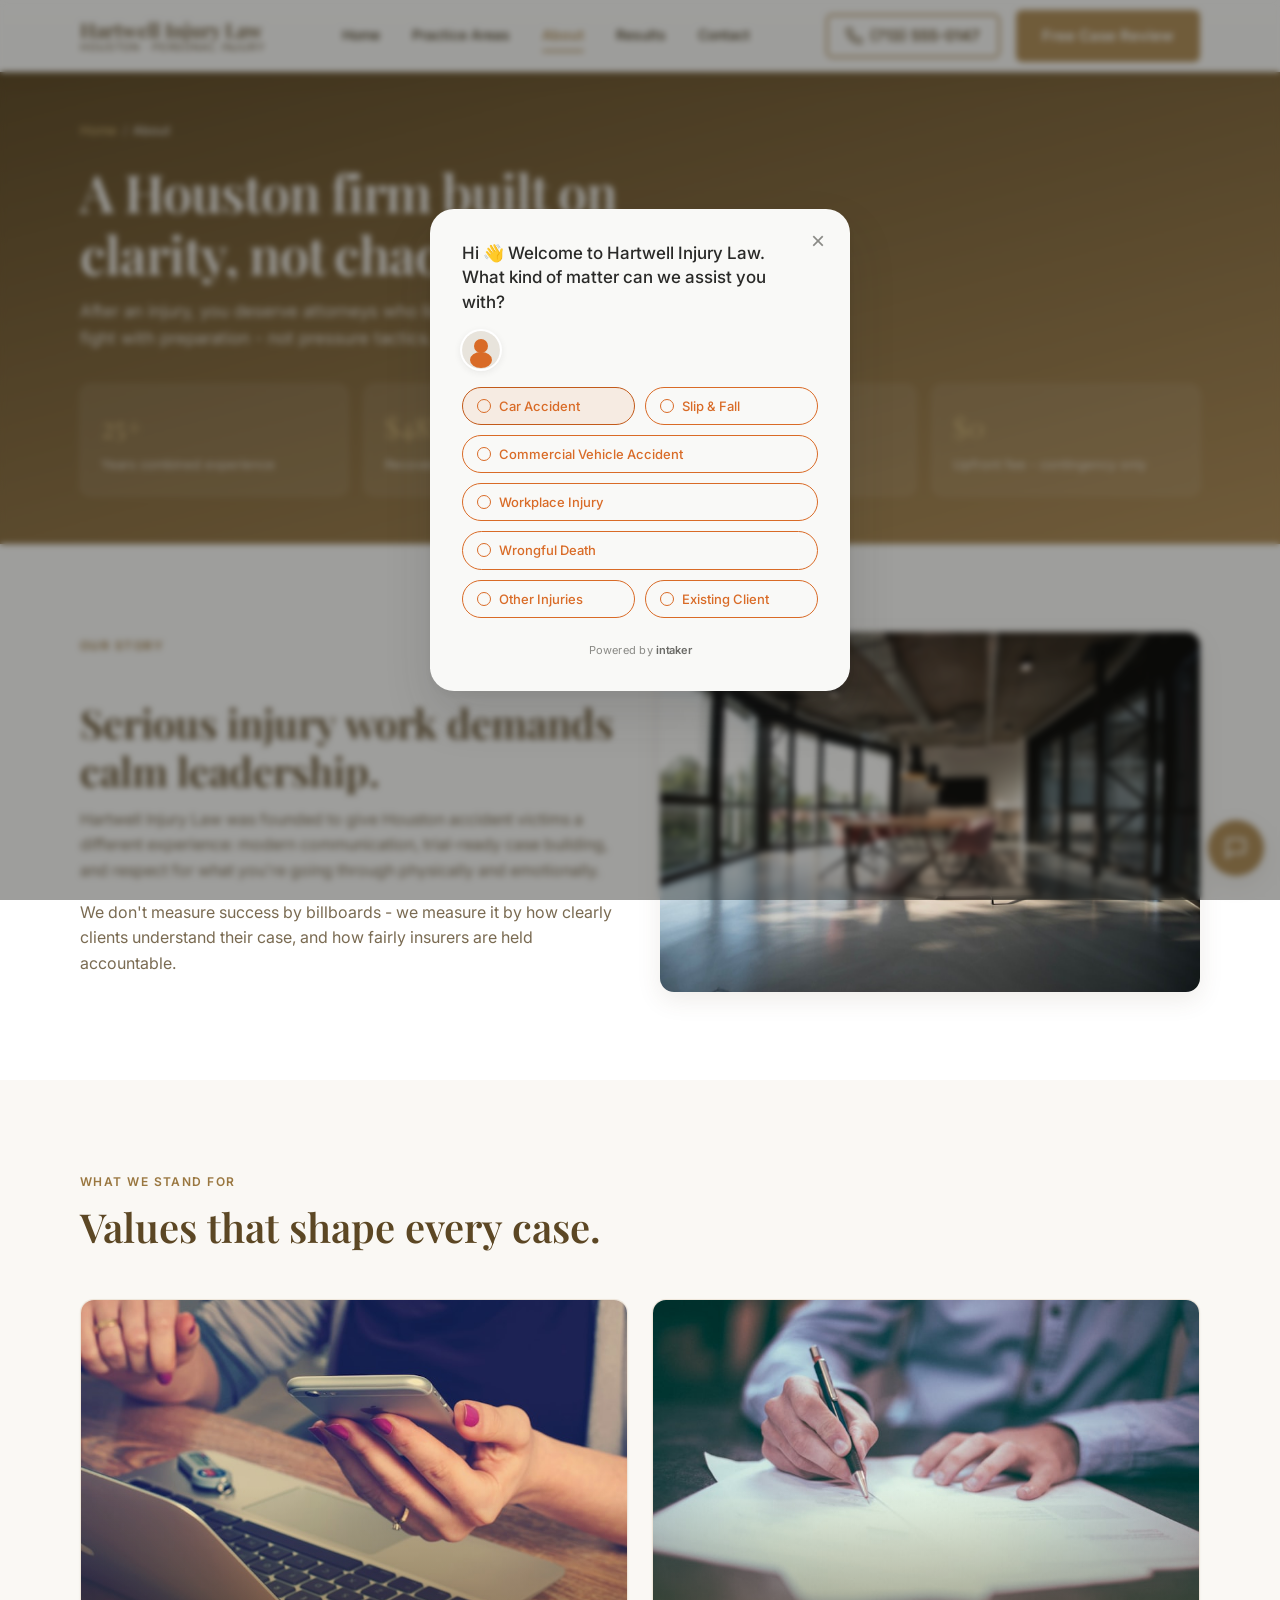
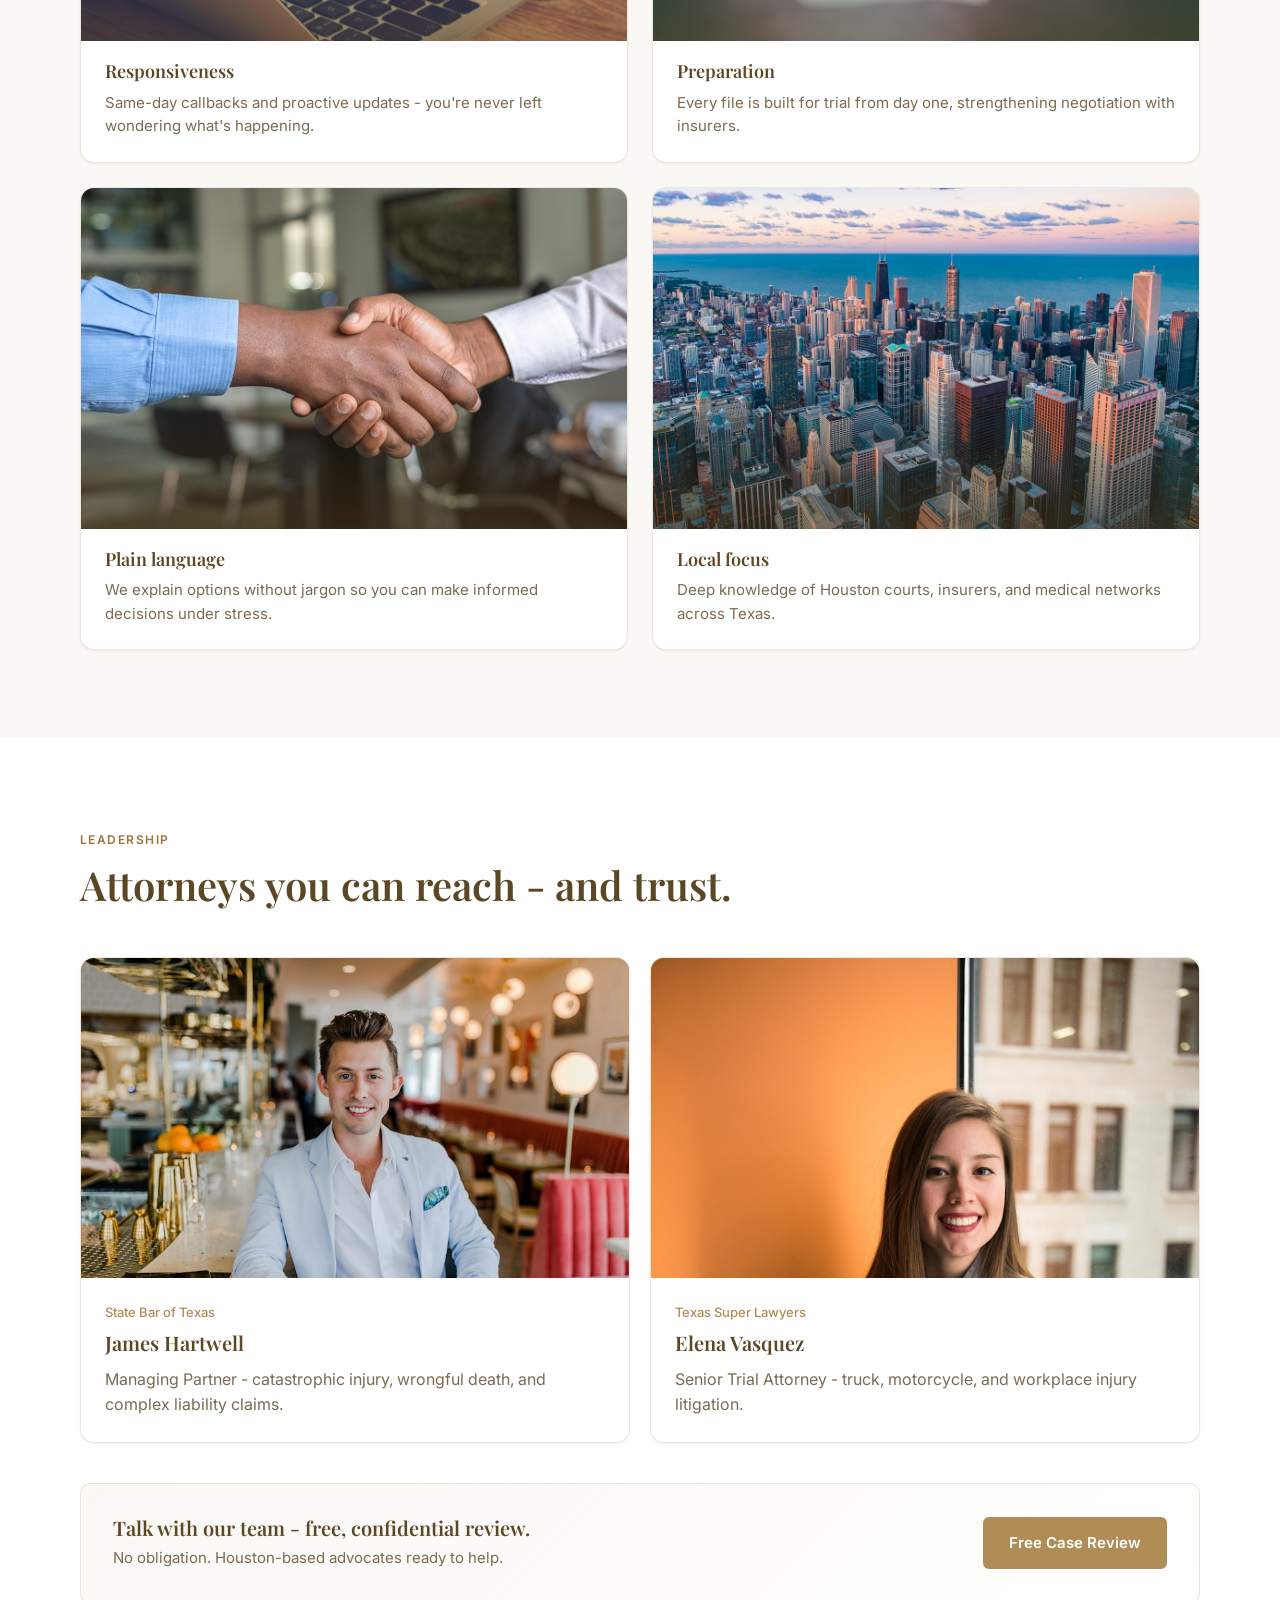
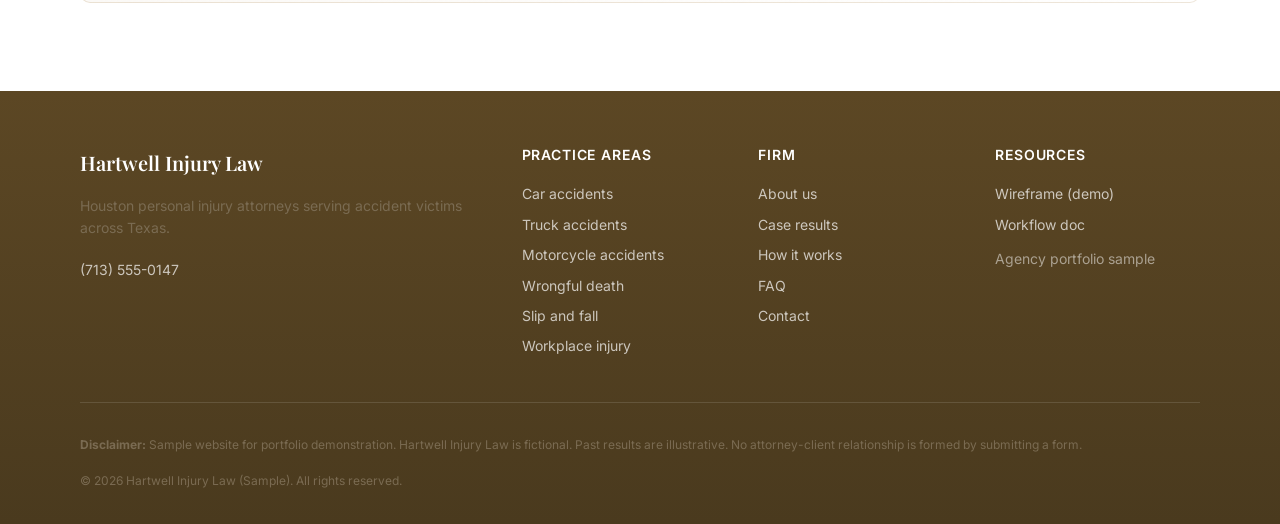
==== commit 9f185386: "Add lead routing greeting modal across all pages. Wire lead-router assets into every HTML page for i" ====
--- a/about.html
+++ b/about.html
@@ -10,6 +10,7 @@
   <link rel="preconnect" href="https://fonts.gstatic.com" crossorigin>
   <link href="https://fonts.googleapis.com/css2?family=Inter:wght@400;500;600;700&family=Playfair+Display:wght@500;600;700&display=swap" rel="stylesheet">
   <link rel="stylesheet" href="css/styles.css">
+  <link rel="stylesheet" href="css/lead-router.css">
   <link rel="stylesheet" href="css/pages.css">
   <link rel="stylesheet" href="css/animations.css">
 </head>
@@ -144,6 +145,7 @@
 
   <div id="site-footer"></div>
   <script src="js/site-chrome.js"></script>
+  <script src="js/lead-router.js" defer></script>
   <script src="js/main.js" defer></script>
 </body>
 </html>
--- a/css/styles.css
+++ b/css/styles.css
@@ -254,7 +254,7 @@
     0 8px 28px rgba(92, 71, 36, 0.1);
 }
 
-/* Home: navbar overlays hero, flush to top */
+/* Home: navbar overlays hero, flush to top (no layout gap above hero) */
 .page-home #site-header {
   position: fixed;
   top: 0;
@@ -267,7 +267,28 @@
 }
 
 .page-home #site-header .site-header {
+  position: relative;
+  top: 0;
   pointer-events: auto;
+}
+
+/* Fallback if header is injected without #site-header wrapper */
+.page-home > .site-header {
+  position: fixed;
+  top: 0;
+  left: 0;
+  right: 0;
+  z-index: 100;
+}
+
+.page-home main {
+  margin-top: 0;
+}
+
+.page-home .hero.hero--image-only {
+  margin-top: 0;
+  padding-top: 0;
+  padding-bottom: 0;
 }
 
 .page-home .logo__name,
--- a/css/lead-router.css
+++ b/css/lead-router.css
@@ -0,0 +1,214 @@
+/* Lead routing greeting modal */
+
+.lead-router {
+  --lead-accent: #d96b27;
+  --lead-accent-hover: #c25a1a;
+  --lead-accent-soft: rgba(217, 107, 39, 0.1);
+  --lead-card-bg: #f9f9f7;
+  --lead-text: #2a2a28;
+  --lead-muted: #8a8a86;
+  --lead-radius: 24px;
+  --lead-transition: 0.22s ease;
+
+  position: fixed;
+  inset: 0;
+  z-index: 10000;
+  display: flex;
+  align-items: center;
+  justify-content: center;
+  padding: 1.25rem;
+  pointer-events: none;
+  visibility: hidden;
+  opacity: 0;
+  transition:
+    visibility 0s linear 0.28s,
+    opacity var(--lead-transition);
+}
+
+.lead-router.is-open {
+  pointer-events: auto;
+  visibility: visible;
+  opacity: 1;
+  transition:
+    visibility 0s,
+    opacity var(--lead-transition);
+}
+
+.lead-router__backdrop {
+  position: absolute;
+  inset: 0;
+  background: rgba(26, 24, 20, 0.42);
+  backdrop-filter: blur(3px);
+  -webkit-backdrop-filter: blur(3px);
+}
+
+.lead-router__card {
+  position: relative;
+  width: min(100%, 420px);
+  max-height: min(92vh, 720px);
+  overflow-y: auto;
+  padding: clamp(1.5rem, 4vw, 2rem);
+  background: var(--lead-card-bg);
+  border-radius: var(--lead-radius);
+  box-shadow:
+    0 4px 6px rgba(42, 42, 40, 0.04),
+    0 24px 48px rgba(42, 42, 40, 0.14);
+  transform: translateY(12px) scale(0.98);
+  transition: transform var(--lead-transition);
+}
+
+.lead-router.is-open .lead-router__card {
+  transform: translateY(0) scale(1);
+}
+
+.lead-router__close {
+  position: absolute;
+  top: 1rem;
+  right: 1rem;
+  display: flex;
+  align-items: center;
+  justify-content: center;
+  width: 2rem;
+  height: 2rem;
+  padding: 0;
+  border: none;
+  border-radius: 50%;
+  background: transparent;
+  color: var(--lead-muted);
+  font-size: 1.5rem;
+  line-height: 1;
+  cursor: pointer;
+  transition:
+    color var(--lead-transition),
+    background var(--lead-transition);
+}
+
+.lead-router__close:hover,
+.lead-router__close:focus-visible {
+  color: var(--lead-text);
+  background: rgba(42, 42, 40, 0.06);
+  outline: none;
+}
+
+.lead-router__greeting {
+  margin: 0 2rem 1rem 0;
+  font-family: var(--font-sans, system-ui, sans-serif);
+  font-size: clamp(0.9375rem, 2.8vw, 1.0625rem);
+  font-weight: 500;
+  line-height: 1.45;
+  color: var(--lead-text);
+}
+
+.lead-router__avatar {
+  width: 38px;
+  height: 38px;
+  margin-bottom: 1.125rem;
+  border-radius: 50%;
+  object-fit: cover;
+  box-shadow: 0 0 0 2px #fff, 0 2px 8px rgba(42, 42, 40, 0.12);
+}
+
+.lead-router__options {
+  display: flex;
+  flex-wrap: wrap;
+  gap: 0.625rem;
+  margin-bottom: 1.5rem;
+}
+
+.lead-router__option {
+  display: inline-flex;
+  align-items: center;
+  gap: 0.5rem;
+  flex: 1 1 calc(50% - 0.3125rem);
+  min-width: min(100%, 8.5rem);
+  padding: 0.625rem 0.875rem;
+  border: 1.5px solid var(--lead-accent);
+  border-radius: 999px;
+  background: transparent;
+  font-family: inherit;
+  font-size: 0.8125rem;
+  font-weight: 500;
+  line-height: 1.25;
+  color: var(--lead-accent);
+  text-align: left;
+  cursor: pointer;
+  transition:
+    background var(--lead-transition),
+    border-color var(--lead-transition),
+    color var(--lead-transition),
+    box-shadow var(--lead-transition),
+    transform 0.15s ease;
+}
+
+.lead-router__option--full {
+  flex: 1 1 100%;
+}
+
+.lead-router__option:hover,
+.lead-router__option:focus-visible {
+  background: var(--lead-accent-soft);
+  border-color: var(--lead-accent-hover);
+  outline: none;
+}
+
+.lead-router__option.is-selected {
+  background: var(--lead-accent-soft);
+  border-color: var(--lead-accent-hover);
+  box-shadow: 0 0 0 1px var(--lead-accent-hover);
+}
+
+.lead-router__option:active {
+  transform: scale(0.98);
+}
+
+.lead-router__radio {
+  flex-shrink: 0;
+  width: 14px;
+  height: 14px;
+  border: 1.5px solid currentColor;
+  border-radius: 50%;
+  transition: background var(--lead-transition);
+}
+
+.lead-router__option.is-selected .lead-router__radio {
+  background: radial-gradient(circle at center, var(--lead-accent) 40%, transparent 42%);
+  box-shadow: inset 0 0 0 2px var(--lead-card-bg);
+}
+
+.lead-router__label {
+  flex: 1;
+  min-width: 0;
+}
+
+.lead-router__attribution {
+  margin: 0;
+  font-size: 0.6875rem;
+  font-weight: 400;
+  letter-spacing: 0.02em;
+  text-align: center;
+  color: var(--lead-muted);
+}
+
+.lead-router__brand {
+  font-weight: 600;
+  letter-spacing: -0.02em;
+  color: #6b6b67;
+}
+
+@media (max-width: 380px) {
+  .lead-router__option {
+    flex: 1 1 100%;
+  }
+}
+
+@media (prefers-reduced-motion: reduce) {
+  .lead-router,
+  .lead-router__card,
+  .lead-router__option {
+    transition: none;
+  }
+
+  .lead-router__card {
+    transform: none;
+  }
+}
--- a/css/animations.css
+++ b/css/animations.css
@@ -60,7 +60,7 @@
   overflow: hidden;
 }
 
-/* Image-only hero (home) — full viewport */
+/* Image-only hero (home) — full viewport, flush to top */
 .hero--image-only.hero--with-copy {
   position: relative;
   height: 100vh;
@@ -70,6 +70,12 @@
   padding: 0;
   background: #2a2210;
   overflow: hidden;
+}
+
+.page-home .hero--editorial.hero--image-only {
+  min-height: 100dvh;
+  padding-top: 0;
+  padding-bottom: 0;
 }
 
 .hero--image-only .hero__media {
@@ -1067,7 +1073,7 @@
 
 /* Mobile hero: single image, hide collage floats */
 @media (max-width: 767px) {
-  .hero--editorial {
+  .hero--editorial:not(.hero--image-only) {
     min-height: auto;
     padding-bottom: 2.5rem;
   }
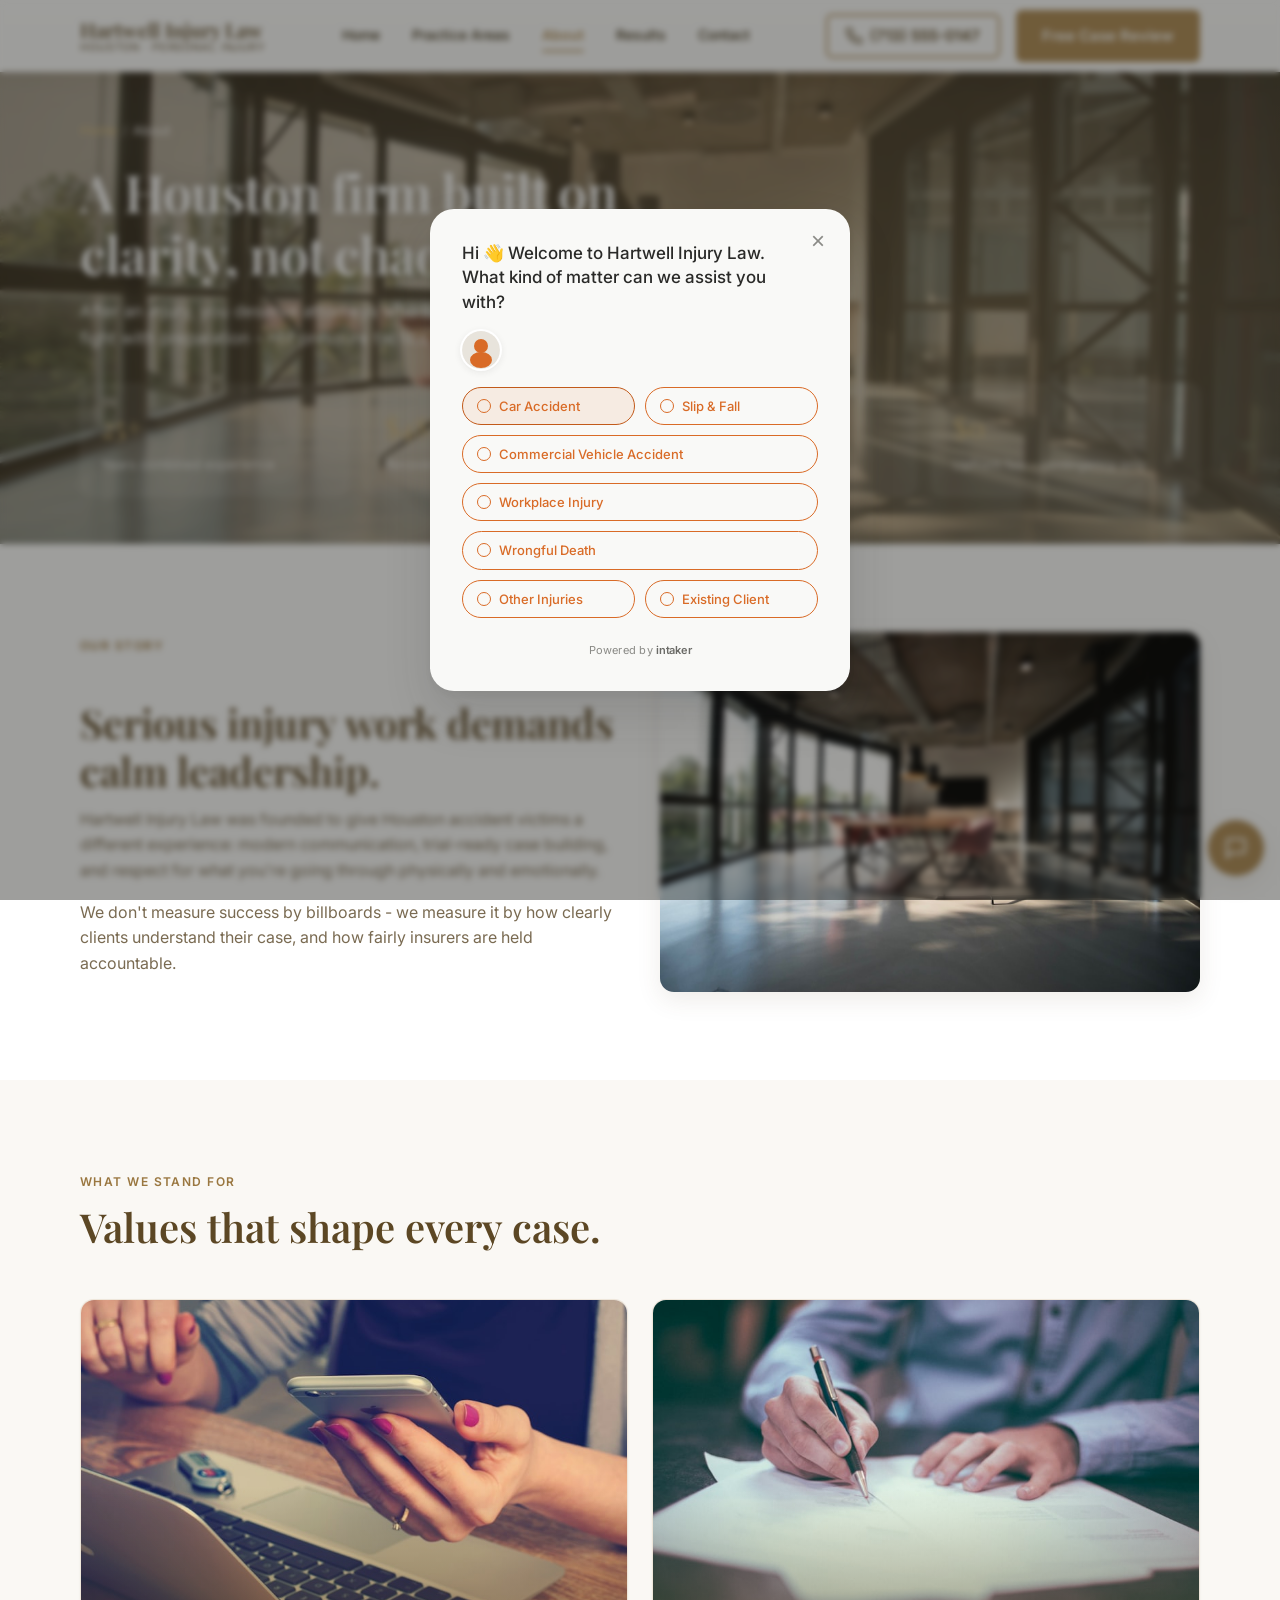
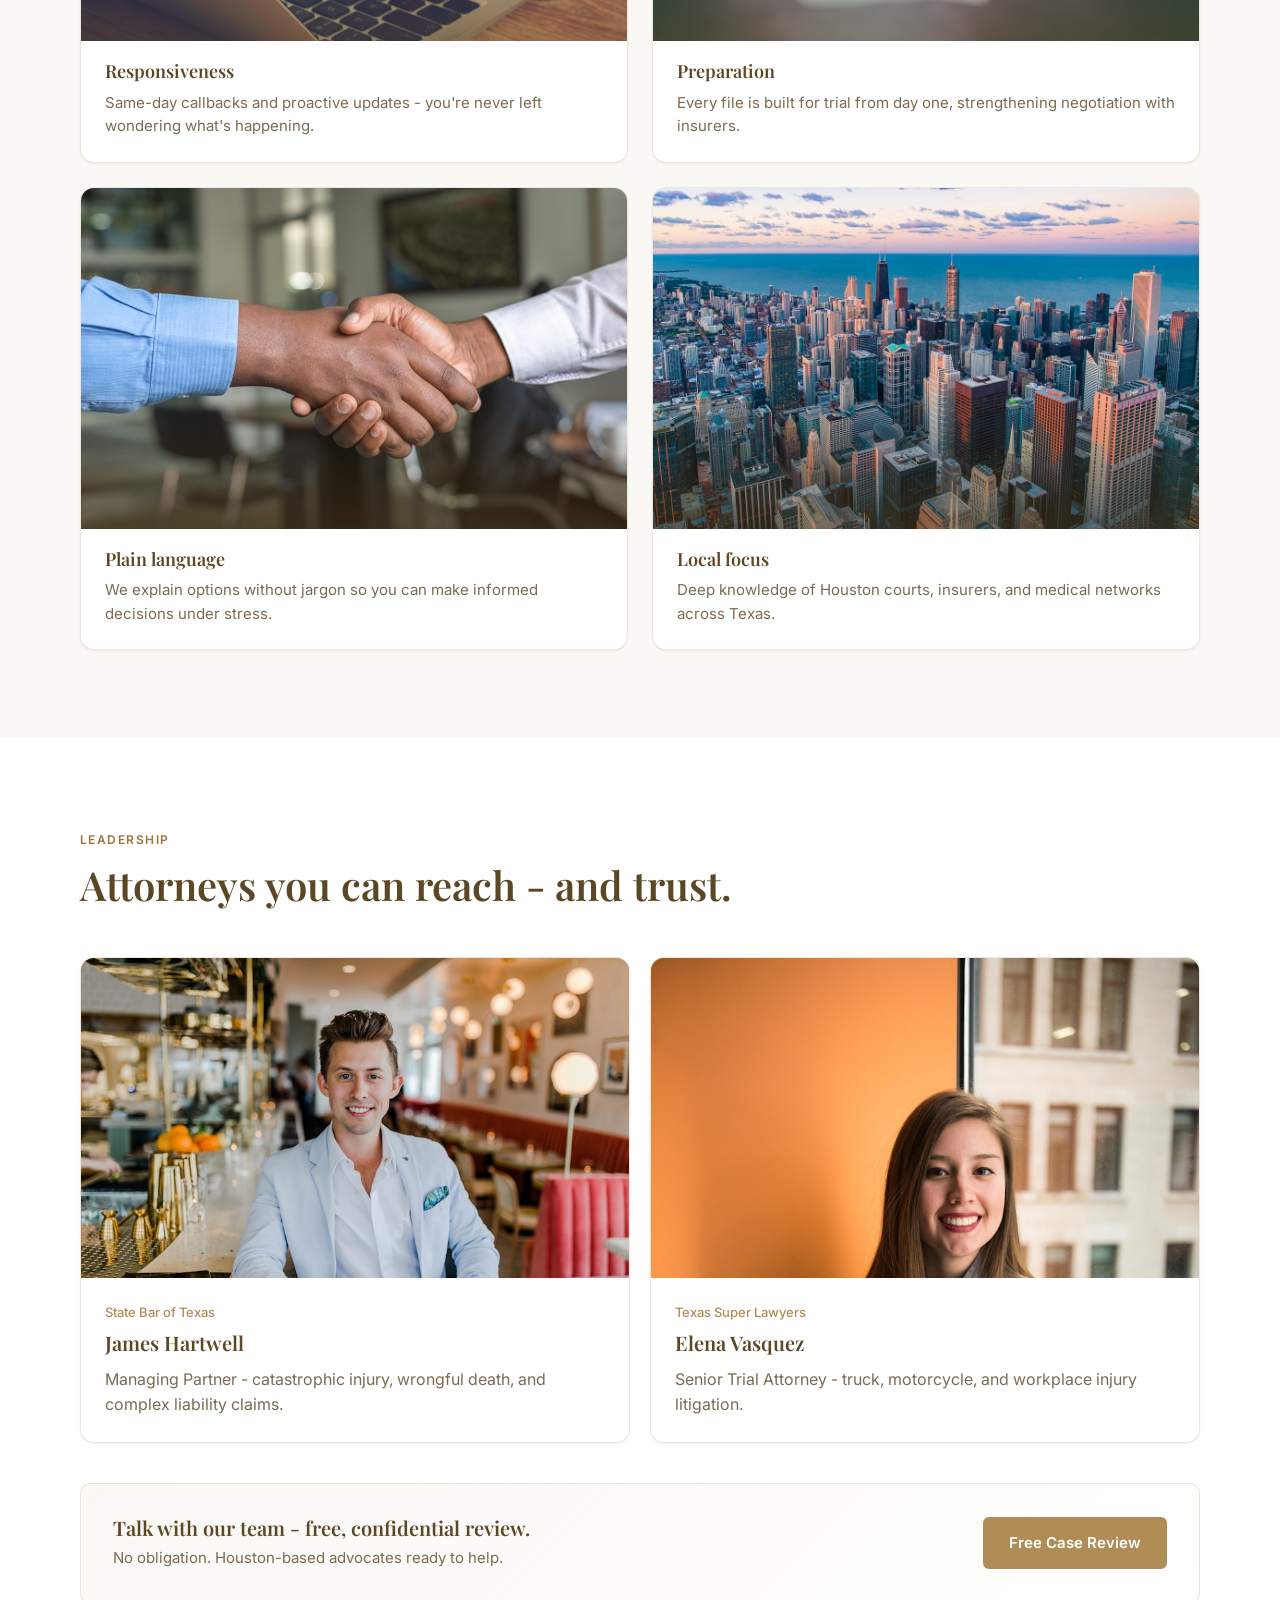
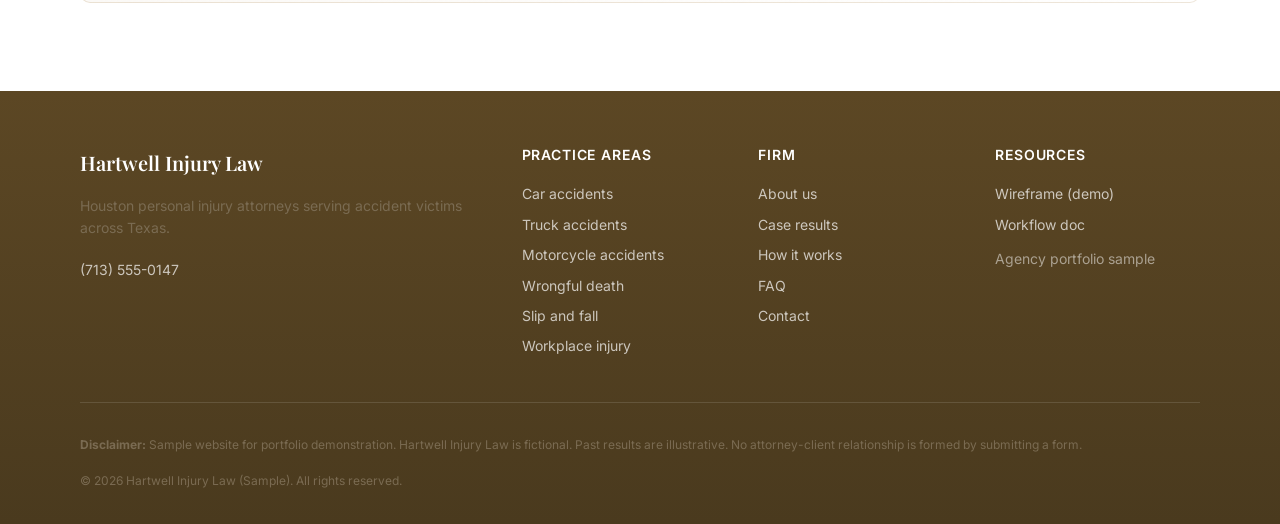
==== commit 9a37c746: "Add background imagery to inner page heroes and refine page-hero styles. Standardize hero markup on " ====
--- a/about.html
+++ b/about.html
@@ -20,6 +20,10 @@
 
   <main id="main">
     <section class="page-hero">
+      <div class="hero__bg" aria-hidden="true">
+        <img class="hero__bg-img" src="assets/images/office-about.jpg" alt="" width="800" height="500" loading="eager">
+        <div class="hero__bg-overlay"></div>
+      </div>
       <div class="container">
         <nav class="breadcrumbs" aria-label="Breadcrumb">
           <a href="index.html">Home</a> / <span aria-current="page">About</span>
--- a/css/styles.css
+++ b/css/styles.css
@@ -289,6 +289,7 @@
   margin-top: 0;
   padding-top: 0;
   padding-bottom: 0;
+  background: #000;
 }
 
 .page-home .logo__name,
--- a/css/pages.css
+++ b/css/pages.css
@@ -1,15 +1,48 @@
 /* Inner page layouts */
 
 .page-hero {
+  position: relative;
+  overflow: hidden;
   padding-top: 3rem;
   padding-bottom: 3rem;
-  background: linear-gradient(165deg, var(--primary-deep) 0%, var(--secondary) 100%);
+  background: linear-gradient(165deg, #9a8468 0%, #b5a080 55%, #d4c4a8 100%);
   color: #fff;
+}
+
+.page-hero .hero__bg {
+  position: absolute;
+  inset: 0;
+  z-index: 0;
+}
+
+.page-hero .hero__bg-img {
+  width: 100%;
+  height: 100%;
+  object-fit: cover;
+  opacity: 0.72;
+  animation: none;
+}
+
+.page-hero .hero__bg-overlay {
+  background:
+    linear-gradient(
+      105deg,
+      rgba(61, 49, 24, 0.38) 0%,
+      rgba(120, 98, 60, 0.28) 45%,
+      rgba(92, 71, 36, 0.12) 100%
+    ),
+    radial-gradient(ellipse 55% 85% at 80% 50%, rgba(212, 184, 122, 0.18), transparent);
+}
+
+.page-hero > .container {
+  position: relative;
+  z-index: 1;
 }
 
 .page-hero h1 {
   color: #fff;
   max-width: 18ch;
+  text-shadow: 0 1px 24px rgba(0, 0, 0, 0.25);
 }
 
 .page-hero p {
--- a/css/animations.css
+++ b/css/animations.css
@@ -60,7 +60,7 @@
   overflow: hidden;
 }
 
-/* Image-only hero (home) — full viewport, flush to top */
+/* Image-only hero (home) — full viewport with black band under navbar */
 .hero--image-only.hero--with-copy {
   position: relative;
   height: 100vh;
@@ -68,14 +68,22 @@
   max-height: 100dvh;
   margin-top: 0;
   padding: 0;
-  background: #2a2210;
+  background: #000;
   overflow: hidden;
 }
 
 .page-home .hero--editorial.hero--image-only {
   min-height: 100dvh;
-  padding-top: 0;
   padding-bottom: 0;
+}
+
+.page-home .hero--image-only .hero__media {
+  position: absolute;
+  top: var(--header-h);
+  right: 0;
+  bottom: 0;
+  left: 0;
+  line-height: 0;
 }
 
 .hero--image-only .hero__media {
@@ -105,6 +113,22 @@
 }
 
 /* Hero overlay copy (left) */
+.page-home .hero--with-copy .hero__overlay {
+  position: absolute;
+  top: var(--header-h);
+  right: 0;
+  bottom: 0;
+  left: 0;
+  z-index: 1;
+  display: flex;
+  align-items: stretch;
+  height: auto;
+  padding-top: clamp(0.75rem, 2vh, 1.5rem);
+  padding-bottom: clamp(0.75rem, 2vh, 1.25rem);
+  background: transparent;
+  pointer-events: none;
+}
+
 .hero--with-copy .hero__overlay {
   position: absolute;
   inset: 0;
@@ -147,43 +171,43 @@
   border-radius: var(--radius-lg);
   background: linear-gradient(
     145deg,
-    rgba(255, 255, 255, 0.96) 0%,
-    rgba(255, 252, 245, 0.92) 100%
+    rgba(12, 10, 8, 0.94) 0%,
+    rgba(24, 19, 12, 0.9) 100%
   );
   -webkit-backdrop-filter: blur(22px) saturate(1.2);
   backdrop-filter: blur(22px) saturate(1.2);
-  border: 1px solid rgba(176, 141, 87, 0.4);
+  border: 1px solid rgba(176, 141, 87, 0.45);
   box-shadow:
-    inset 0 1px 0 rgba(255, 255, 255, 0.9),
-    0 16px 48px rgba(92, 71, 36, 0.18);
+    inset 0 1px 0 rgba(255, 255, 255, 0.08),
+    0 16px 48px rgba(0, 0, 0, 0.45);
 }
 
 .hero__card .hero__eyebrow {
-  color: var(--accent);
+  color: var(--accent-light);
 }
 
 .hero__card .hero__title {
-  color: var(--gold-deep);
+  color: #fff;
 }
 
 .hero__card .hero__title-accent {
-  color: var(--accent);
+  color: var(--accent-light);
 }
 
 .hero__card .hero__desc {
-  color: var(--text-muted);
+  color: rgba(255, 255, 255, 0.82);
 }
 
 .hero__card .btn--hero-outline {
-  color: var(--gold-deep);
-  border-color: var(--accent);
-  background: #fff;
+  color: #fff;
+  border-color: var(--accent-light);
+  background: transparent;
 }
 
 .hero__card .btn--hero-outline:hover {
-  background: var(--accent);
+  background: rgba(197, 164, 109, 0.18);
   color: #fff;
-  border-color: var(--accent);
+  border-color: #d4b87a;
 }
 
 .hero__eyebrow {
